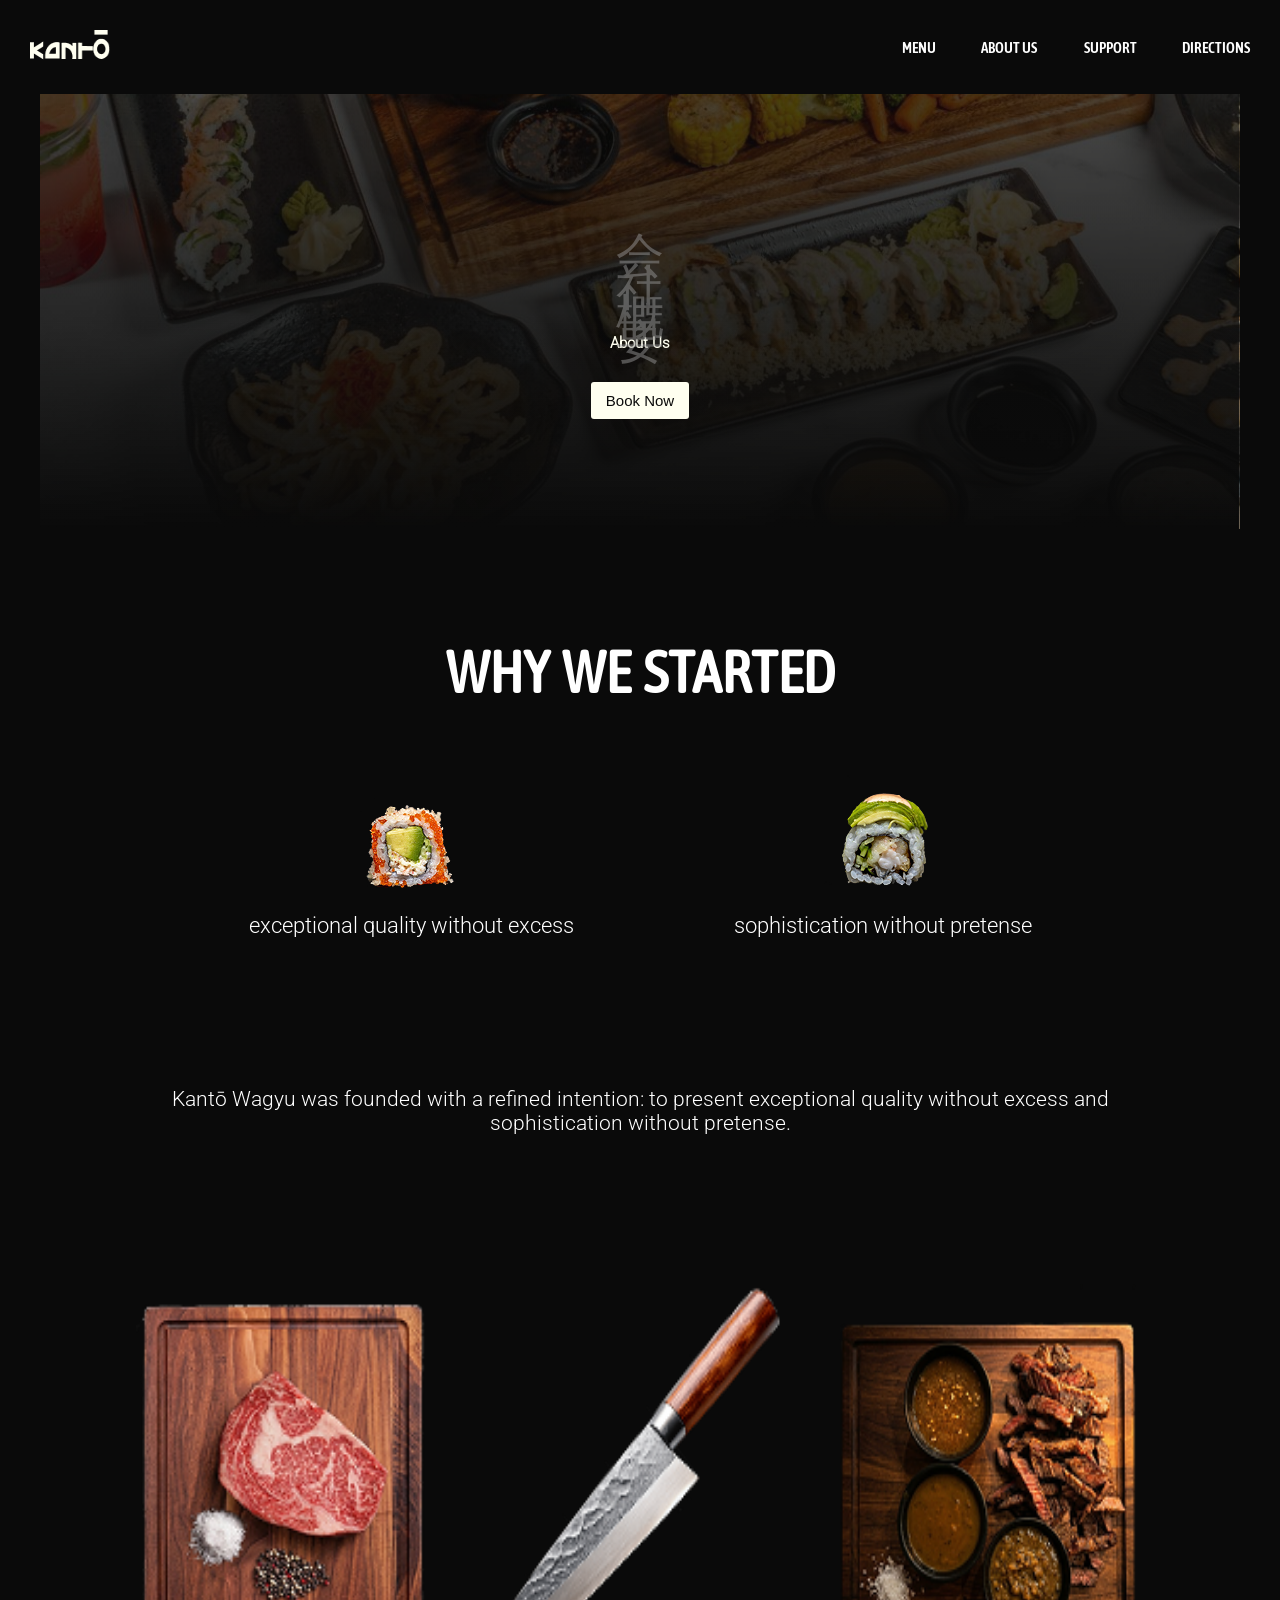
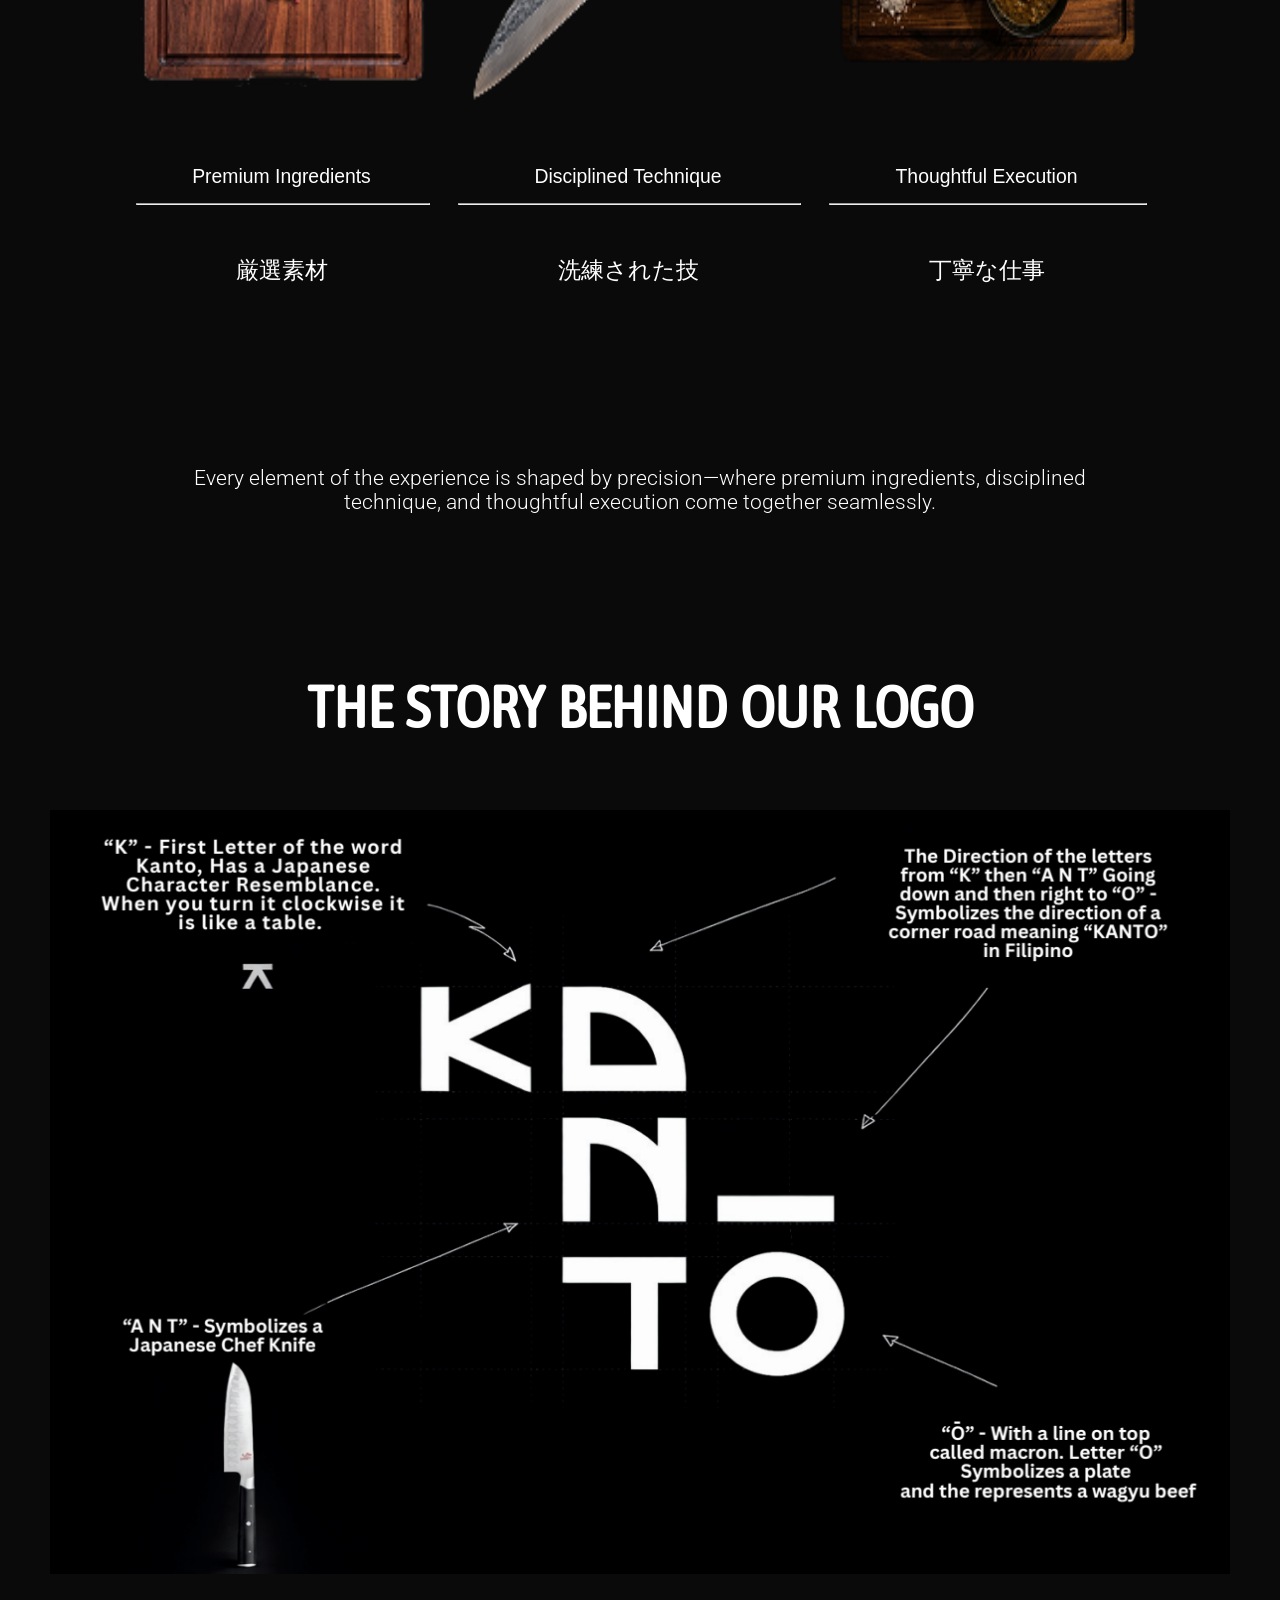
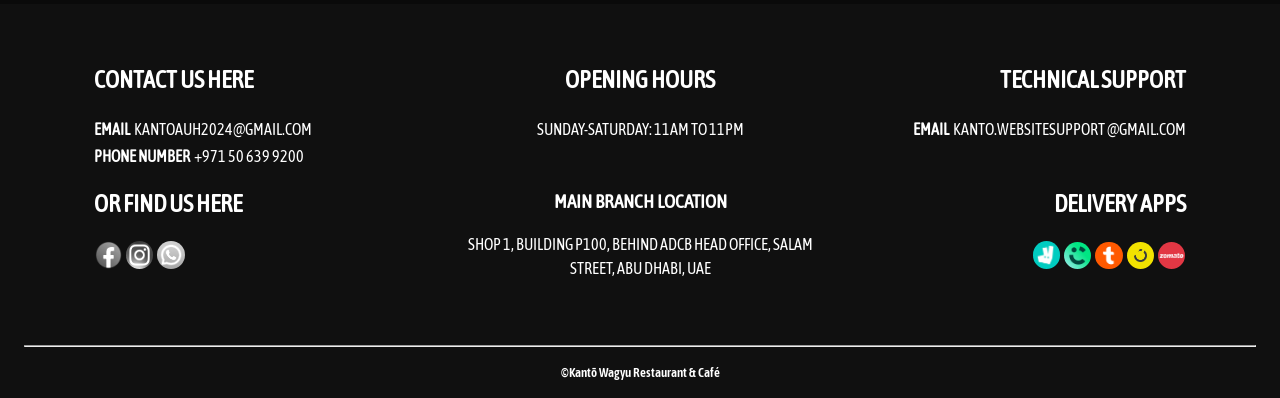
==== Website/about.html @ af48d5fc "about us media query 800px" ====
<!DOCTYPE html>
<html lang="en">

<head>
    <meta charset="UTF-8"> 
    <meta name="viewport" content="width=device-width, initial-scale=1.0">
    <link rel="stylesheet" href="style.css"> <!-- External style sheet -->
    <link rel="icon" href="website-media/Header/kanto-main-logo.ico" type="image/x-icon"> <!-- Sets document icon -->
    <title>Kantō Wagyu Restaurant & Café • About</title>
</head>

<body class="black-bg">
    <!-- Header Section -->
    <header>
        <!-- Navigation  -->
        <nav class="nav-bar">
            <!-- Logo that leads to Home -->
            <a href="index.html">
                <img src="website-media/Header/kanto-nav.png" class="header-logo" alt="Kanto Logo">
            </a>

            <!-- Navigation Links -->
            <div class="nav-links" id="nav-links">
                <ul>
                    <li><a href="menu.html">MENU</a></li>
                    <li><a href="about.html"><b>ABOUT US</b></a></li>
                    <li><a href="support.html">SUPPORT</a></li>
                    <li><a href="directions.html">DIRECTIONS</a></li>
                </ul>
            </div>

            <!-- Navigation button for mobile -->
            <button class="nav-button" id="nav-toggle">
                <img src="website-media/Header/nav-button.png" alt="nav button">
            </button>
        </nav>
    </header>

    <!-- Main Section -->
    <main>
        <section id="about-us-bg">
            <p lang="ja" class="japanese-promotions-text" id="japanese-about-text">会社概要</p>
            <h4>About Us</h4>
            <button onclick="window.location.href = 'index.html#book';">Book Now</button>
        </section>

        <section class="why-we-started">
            <h2>WHY WE STARTED</h2>

            <div class="sushi-images">
                <div class="sushi">
                    <img src="website-media/About Us/sushi1 1.png" alt="Sushi">
                    <p>exceptional quality without excess</p>
                </div>

                <div class="sushi">
                    <img src="website-media/About Us/sushi2 1.png" alt="Sushi">
                    <p>sophistication without pretense</p>
                </div>
            </div>

            <p>Kantō Wagyu was founded with a refined intention: to present exceptional quality without excess and sophistication without pretense.</p>

            <div class="kanto-elements">
                <img src="website-media/About Us/wagyu-board-1.png" alt="Raw Steak on Cutting Board" id="raw-steak">
                <div class="element-text" id="premium-ingredients">
                    <p>Premium Ingredients</p>
                    <hr>
                    <p lang="ja">厳選素材</p>
                </div>

                <img src="website-media/About Us/jap-knife.png" alt="Knife" id="knife">
                <div class="element-text" id="disciplined-technique">
                    <p>Disciplined Technique</p>
                    <hr>
                    <p lang="ja">洗練された技</p>
                </div>

                <img src="website-media/About Us/wagyu-board-final.png" alt="Chopped Steak" id="chopped-steak">
                <div class="element-text" id="thoughtful-execution">
                    <p>Thoughtful Execution</p>
                    <hr>
                    <p lang="ja">丁寧な仕事</p>
                </div>
            </div>
            
            <p>Every element of the experience is shaped by precision—where premium ingredients, disciplined technique, and thoughtful execution come together seamlessly.</p>
        </section>

        <section class="logo-story">
            <h2>THE STORY BEHIND OUR LOGO</h2>
            <img src="website-media/About Us/kanto-meaning.png" alt="The Story Behind Kanto's Logo">
        </section>
    </main>
    
   <!-- Footer Section -->
    <footer>
        <div class="more-info">

            <!-- Kanto Wagyu Contact Information -->
            <div class="contact-us-here">
                <h5>CONTACT US HERE</h5>
                <p><b>EMAIL</b> KANTOAUH2024@GMAIL.COM</p>
                <p><b>PHONE NUMBER</b> +971 50 639 9200</p>
            </div>

            <!-- Kanto Wagyu Social Media -->
            <div class="find-us-here">
                <h5>OR FIND US HERE</h5>
                <div class="footer-social-media">
                    <a href="https://www.facebook.com/kantowagyurestaurant/" target="_blank"><img src="website-media/Footer/facebook.png" alt="facebook"></a>
                    <a href="https://www.instagram.com/kantowagyu/" target="_blank"><img src="website-media/Footer/instagram.png" alt="instagram"></a>
                    <a href="https://wa.me/971506399200" target="_blank"><img src="website-media/Footer/whatsapp.png" alt="whatsapp"></a>
                </div>
            </div>
            
            <!-- Kanto Wagyu Opening Hours -->
            <div class="opening-hours">
                <h5>OPENING HOURS</h5>
                <p>SUNDAY-SATURDAY: 11AM TO 11PM</p>
            </div>
            
            <!-- Technical Support Contact Information  -->
            <div class="technical-support">
                <h5>TECHNICAL SUPPORT</h5>
                <p><b>EMAIL</b> KANTO.WEBSITESUPPORT <span>@GMAIL.COM</span></p>
            </div>

            <!-- Kanto Wagyu Location -->
            <div class="branch-location">
                <h6>MAIN BRANCH LOCATION</h6>
                <p>SHOP 1, BUILDING P100, BEHIND ADCB HEAD OFFICE, SALAM STREET, ABU DHABI, UAE</p>
            </div>

            <!-- Delivery Apps -->
            <div class="delivery-apps">
                <h5>DELIVERY APPS</h5>
                <div class="footer-delivery-apps">
                    <a href="https://deliveroo.ae/menu/abu-dhabi/al-danah/kanto-wagyu-restaurant-and-cafe" target="_blank"><img src="website-media/Footer/deliveroo.png" alt="deliveroo"></a>
                    <a href="https://link.careem.com/QRHxWc04svqEN" target="_blank"><img src="website-media/Footer/careem.jpg" alt="careem"></a>
                    <a href="https://www.talabat.com/uae/restaurant/735410/kanto-wagyu-restaurant-and-caf-tourist-club-area-al-zahiya?aid=6485" target="_blank"><img src="website-media/Footer/talabat.png" alt="talabat"></a>
                    <a href="https://food.noon.com/uae-en/outlet/KNTWGYZZ1J-Kant%C5%8D%20Wagyu/" target="_blank"><img src="website-media/Footer/noon.png" alt="noon"></a>
                    <a href="https://www.zomato.com/abudhabi/kanto-najda" target="_blank"><img src="website-media/Footer/zomato.png" alt="zomato"></a>
                </div>
            </div>
        </div>

        <hr>

        <p class="copyright">&copy;Kantō Wagyu Restaurant & Café</p>
    </footer>

    <script src="index.js"></script> <!-- External JavaScript  -->
</body>

</html>
---- Website/style.css ----
/* ===== FONTS INITIALIZE ===== */

@font-face {
    font-family: 'Asap Condensed';
    src: url(website-media/Fonts/AsapCondensed-Regular.ttf) format('truetype');
}

@font-face {
    font-family: 'Asap Condensed Medium';
    src: url(website-media/Fonts/AsapCondensed-Medium.ttf) format('truetype');
}

@font-face {
    font-family: 'Asap Condensed SemiBold';
    src: url(website-media/Fonts/AsapCondensed-SemiBold.ttf) format('truetype');
}

@font-face {
    font-family: 'Jost';
    src: url(website-media/Fonts/Jost-VariableFont_wght.ttf) format('truetype');
}

@font-face {
    font-family: 'Noto Serif JP';
    src: url(website-media/Fonts/NotoSerifJP-SemiBold.ttf) format('truetype');
}

@font-face {
    font-family: 'Roboto';
    src: url(website-media/Fonts/Roboto-Light.ttf) format('truetype');
}



/* ===== ROOT VARIABLES ===== */
:root {
    --main-font: 'Asap Condensed';
    --main-font-medium: 'Asap Condensed Medium';
    --main-font-bold: 'Asap Condensed SemiBold';
    --secondary-font: 'Jost';
    --tertiary-font: 'Roboto';
    --japanese-font: 'Noto Serif JP';
}

body {
    margin: 0;
    padding: 0;
    background: linear-gradient(#0A0A0A, #0A0A0A, #0A0A0A, #fffff0, #fffff0, #fffff0);
    font-family: Arial, Helvetica, sans-serif; /* not final lol */
    display: flex;
    flex-direction: column;
}

/* ===== HEADER SECTION STYLING ===== */

/* Header Backgrounds Styling */
.bg-img {
    background-image: url("website-media/Header/home-bg.png");
    width: 100%;
    height: 50em;
    background-position: bottom;
    background-repeat: no-repeat;
    background-size: cover;
    position: relative;
}

/* The spacing between the header logo and navigation button */
header .nav-bar {
    display: flex;
    justify-content: space-between;
    align-items: center;
    width: 100%;
    background: transparent;
}

/* The background color for when the navigation is opened */
header.nav-open .nav-bar {
    background: #0A0A0A;
}

/* Kanto logo's size and spacing */
.header-logo {
    width: 70px;
    height: 20px;
    margin: 30px;
}

/* Navigation button's styling and spacing */
.nav-button {
    margin: 30px;
    background: none;
    border: none;
    cursor: pointer;
    transition: transform 0.2s ease;
}

/* The transformation for when the button is clicked */
.nav-button:active {
    transform: scale(0.9);
}

/* The menu icon's size */
.nav-button img {
    width: 25px;
    height: 15px;
}

/* The navigation links' styling when it's opened */
.nav-links {
    position: absolute;
    top: 5em;
    left: 0;
    width: 100%;
    max-height: 0;
    opacity: 0;
    transform: translateY(-10px);
    overflow: hidden;
    background: #0A0A0A;
    transition: max-height 0.4s ease, opacity 0.3s ease, transform 0.3s ease;
    font-family: var(--main-font-bold), sans-serif;
}

/* The transformation when the navigation links are presented */
.nav-links.open {
    max-height: 400px;
    opacity: 1;
    transform: translateY(0);
    border-top: 1px solid #e2e2e2;
}

/* The navigation list's styling as a whole */
.nav-links ul {
    list-style: none;
    margin: 0;
    padding: 0;
}

/* Styling for each navigation anchor link */
.nav-links ul li a {
    display: block;
    padding: 15px 0;
    text-decoration: none;
    text-align: center;
    color: #e2e2e2;
    animation: fade-up 0.4s ease forwards;
}

/* When the mouse cursor hovers a navigation link */
.nav-links ul li a:hover {
    background-color: #660810;
}

.overlay-cont {
    display: flex;
    flex-direction: column;
    align-items: center;
    justify-content: center;
    margin-top: 5em;
}

.overlay-cont p {
    color: white;
    text-align: center;
    font-size: 0.9em;
    margin: 0 2em;
    padding: 2em 0;
    font-family: var(--secondary-font), sans-serif;
}

.extra-header-text {
    display: none;
}

.overlay-cont img {
    height: 166px;
}

.overlay-cont button {
    width: 9.6em;
    height: 2.5em;
    margin-bottom: 1em;
    border-radius: 15px;
    font-family: var(--main-font), sans-serif;
    font-size: 0.9em;
}

#menu-header-button {
    background-color: black;
    border: none;
    color: white;
    transition: ease 0.3s;
}

#menu-header-button:hover {
    background-color: hsl(0, 0%, 20%);
    box-shadow: none;
}

#book-header-button {
    box-shadow: 0 5px 10px rgba(255, 255, 255, 0.5);
    border: none;
    transition: ease 0.3s;
}

#book-header-button:hover {
    background-color: hsl(0, 0%, 80%);
}


/* =============== MOBILE FIRST APPROACH =============== */

/* ===== MAIN STYLING (MENU PAGE) ===== */

.title {
    margin: 20px;
    color: #FFFFFF;
    text-align: center;
    line-height: 1.0;
    font-family: var(--main-font), sans-serif;
}

.title h1 {
    margin: 0;
    font-size: 25px;
}

.title h2 {
    margin: 5px;
    font-weight: 100;
    font-size: 18px;
}

.btn-container {
    margin: 20px;
    display: flex;
    flex-wrap: wrap;
    justify-content: center;
    gap: 10px;
}

.btn-container button {
    padding: 5px 15px;
    background-color: #660810;
    color:#FFFFFF;
    font-size: 10px;
    border: none;
    border-radius: 10px;
    font-family: var(--main-font), sans-serif;
}

.btn-container button:hover, .beige-bg button:hover {
    background-color: #350000;
    box-shadow: 0 0 8px 2px #801622;
}

hr {
    margin: 0;
}

.menu-display-section {
    background-image: url(website-media/Menu/reviews-menu-bg.png);
    background-repeat: no-repeat;
    background-position: top;
    background-size: cover;
    padding: 20px;
    font-family: var(--main-font), sans-serif;
    color:#FFFFFF;
}

.menu-group, .sub-menu-group {
    display: grid;
    grid-template-columns: repeat(2, 1fr);
    grid-template-rows: repeat(auto, 1fr);
    margin-top: 5px;
    gap: 10px;
}

.sub-menu-group, .sub-menu-group h2, h3 {
    grid-area: auto/span 2;
}

.sub-menu-group h3 {
    margin: 0;
    font-size: 15px;
    align-self:first baseline;
}

#business-lunch {
    margin-bottom: 0;
}

.menu-item {
    background-color: #000000;
    border-radius: 10px;
    padding: 10px;
    display: grid;
    grid-template-columns: auto 1fr;
    grid-template-rows: auto auto 1fr;
    grid-auto-flow: dense;
    grid-row-gap: 10px; 
    column-gap: 10px;
    border: solid 1px #B93B41;
    line-height: 1.5;
}

.menu-item:hover {
    transform: scale(1.05);
    box-shadow: 0 0 30px 3px #3a0a05;
}

.menu-item img {
    width: 100%;
    height: auto;
    border-radius: 5px;
    grid-area: 1/span 3;
    aspect-ratio: 3 / 2;
    object-fit: cover;
}

.menu-item p {
    margin: 0;
    font-size: 0.7rem;
}

.menu-item b {
    text-transform: uppercase;
}

.menu-item i {
    color:hsl(0, 0%, 67%)
}

.menu-item p:nth-child(2) {
    grid-area: 2 /span 2;
    align-self:first baseline;
}

.menu-item p:nth-child(3) {
    text-align: right;
}

.menu-item p:nth-child(4) {
    grid-area: 3 /span 3;
    justify-self: top;
    font-size: 12px;
    line-height: 1.5;
    color:rgba(255, 255, 255, 0.5)
}

.menu-item p:nth-child(5) {
    grid-area: 4 /span 3;
    justify-self: top;
    color:rgba(255, 255, 255, 0.5)
}

#business-lunch-2 {
    grid-area: auto /span 2;
}

#business-lunch-2 p:nth-child(2) {
    font-size: 20px;
}

.beige-bg {
    background-color: #FFFFF0;
    padding: 70px;
    text-align: center;
    line-height: .5;
    font-family: var(--main-font), sans-serif;
}

.beige-bg h2 {
    font-size: 25px;
}

.beige-bg h3 {
    font-size: 13px;
}

.beige-bg button {
    padding: 8px 50px;
    background-color: #660810;
    color:#FFFFFF;
    font-size: 15px;
    border: none;
    border-radius: 10px;
    font-family: var(--main-font), sans-serif;
}

/* ===== MAIN STYLING (HOME PAGE)===== */

main #home-main {
    display: grid;
}

.japanese-promotions-text {
    font-family: var(--japanese-font), sans-serif;
    color: #959595;
    opacity: 0.5;
    z-index: 50;
    font-size: 2.5em;
    text-align: center;
    margin: -1em 0 0 0;
}

#jap-promotion-text-2 {
    display: none;
}


/* ===== MAIN STYLING (HOME PAGE: PROMOTIONS)===== */

#promotions {
    background-color: #0A0A0A;
    color: white;
    text-align: center;
    font-family: var(--main-font-bold), sans-serif;
}

#promotions h1 {
    font-size: 2.2em;
}

.promotion-offer {display: none}
.promotion-offer picture {vertical-align: middle;}

.promotion-offer picture img, .promotion-offer picture source {
    animation: offersAnim 1s ease;
}

/* Slideshow container */
.slideshow-container {
    /* max-width: 1000px; */
    position: relative;
    margin: auto;
}

/* Next & previous buttons */
.prev, .next {
    cursor: pointer;
    position: absolute;
    top: 50%;
    width: auto;
    padding: 16px;
    margin-top: -22px;
    color: white;
    font-weight: bold;
    transition: 0.6s ease;
    border-radius: 0 3px 3px 0;
    user-select: none;
}

/* Position the "next button" to the right */
.next {
    right: 0;
    border-radius: 3px 0 0 3px;
}

/* Position the "next button" to the right */
.prev {
    left: 0;
    border-radius: 3px 0 0 3px;
}

.offers-text {
    color: #f2f2f2;
    text-align: center;
    position: absolute;
    width: 100%;
}

.offer-details {
    display: flex;
    gap: 2.5em;
    justify-content: center;
    animation: carouselAnim 0.5s ease forwards;
    animation-delay: 1s;
}

.offers-text h2 {
    font-size: 3em;
    margin: 0 0.3em 0.5em 0.3em;
    animation: carouselAnim 0.5s ease forwards;
    animation-delay: 0.8s;
}

/* The dots/bullets/indicators */
.dot {
    cursor: pointer;
    height: 0.3em;
    width: 0.3em;
    margin: 0 2px;
    background-color: #bbb;
    border-radius: 50%;
    display: inline-block;
    transition: background-color 0.6s ease;
}

.active, .dot:hover {
    background-color: #717171;
}

@keyframes carouselAnim {
    0% {opacity: 0; transform: translateX(-100px)} 
    100% {opacity: 1; transform: translateX(0px)}
}

@keyframes offersAnim {
    0% {opacity: 0; transform: scale(1.1)} 
    100% {opacity: 1; transform: scale(1)}
}

#view-menu-btn {
    margin: 1em;
    width: 5.8em;
    height: 1.55em;
    font-family: var(--main-font-medium), sans-serif;
    font-size: 1.25em;
    background-color: #FFFFF0;
    border: none;
}

/* ===== MAIN STYLING (HOME PAGE: REVIEWS)===== */

#reviews {
    font-family: var(--main-font-bold), sans-serif;   
}

#reviews h1{
    color: white;
    font-size: 2.25em;
    text-align: center;
    margin: 0 auto;
    padding-top: 3em;
}

.review-header-details {
    color: white;
    display: flex;
    flex-direction: column;
    justify-content: center;
    margin: 0.5em 0;
    text-align: center;
    gap: 0.5em;
}

#star-rating {
    display: flex;
    justify-content: center;
    gap: 0.5em;
}

.review-header-details p {
    margin: 0;
    font-size: 0.9em;
}

.review-header-details img {
    width: 5.5em;
    align-self: center;
}

.testimonials-section {
    background-image: url(website-media/Home/reviews/reviews-bg-mobile.png);
    background-position: top;
    background-size: cover;
    height: 49em;
    background-repeat: no-repeat;
}

.testimonials-cont {
    display: flex;
    flex-direction: column;
    justify-content: center;
    align-items: center;
    margin-top: 4.5em;
    gap: 2.25em;
}

.testimonial {
    background-color: #FFFFF0;
    box-shadow: 0 5px 10px rgba(255, 255, 255, 0.5);
    border-radius: 1em;
    width: 20.2em;
    height: 10.3em;
    display: flex;
}

.testimonial-content {
    display: grid;
    grid-template-columns: 1fr 2fr;
    grid-template-rows: 1fr auto;
    padding: 2em 1em 1em 1em;
    column-gap: 0.1em;
}

.testimonial img {
    width: 4em;
    justify-self: start;
}

.testimonial .testimonial-writer {
    justify-self: start;
    align-self: start;
    font-size: 0.85em;
    margin: 0;
}

.testimonial-text {
    margin: 0 1.1em 0 0;
    font-family: var(--tertiary-font), sans-serif;
    -webkit-text-stroke: 0.5px #E1E1CC;
    paint-order: stroke fill;
}

#third-testimonial {
    box-shadow: 0 5px 5px #c9c9b7b5;
}

.share-experience-section {
    padding: 10em 0 5em 0;
    background-color: #FFFFF0;
}

.share-experience-section h2 {
    font-size: 2em;
    margin: 0.3em;
    text-align: center;
}

.share-experience-section h3 {
    margin: 0;
    font-size: 1em;
    text-align: center;
    color: #333333;
}

.share-experience-section button {
    color: #FFFFF0;
    font-family: var(--main-font-bold),sans-serif;
    font-size: 1.25em;
    background-color: #660810;
    border: none;
    width: 11em;
    height: 2.5em;
    border-radius: 0.5em;
    box-shadow: 0 5px 5px #c9c9b7b5;
    display: block;
    margin: 3em auto 0 auto;
}


/* ===== MAIN STYLING (HOME PAGE: DELIVERY)===== */

#delivery {
    background-color: #FFFFF0;
    padding: 1.5em;
    margin: 0;
    font-family: var(--main-font-bold), sans-serif;
}

#delivery hr{
    background-color: #000000;
    height: 0.5px;
    border: 0;
    margin-bottom: 1.25em;
}

#delivery h1 {
    font-size: 2.5em;
    color: #3A3A3A;
    text-align: center;
    margin: 2em 0 0.5em 0;
}

#delivery h2 {
    font-size: 1.25em;
    text-align: center;
    margin: 1em;
}

.supported-deliveries {
    justify-content: center;
    align-items: center;
    margin-top: 3em;
    margin: 3em 0 2em 0;
}

.supported-deliveries h3 {
    display: none;
}

.supported-deliveries a {
    background-color: #000000;
    width: 13.6em;
    height: 6em;
    display: flex;
    justify-content: center;
    align-items: center;
}

.supported-deliveries, .supported-deliveries .left-delivery-brand, .supported-deliveries .right-delivery-brand {
    display: flex;
    flex-direction: column;
    gap: 1.5em;
}

 #delivery img {
    height: 1.8em;
    display: flex;
 }

 #deliveroo-delivery img{
    height: 4em;
 }

 #noon-delivery img {
    height: 2.5em;
 }

/* ===== MAIN STYLING (HOME PAGE: RESERVATION)===== */

#book {
    background-image: url(website-media/Home/reservation/reserve-bg-mobile.png);
    background-size: cover;
    background-repeat: no-repeat;
    background-position: right;
    padding: 1em;
    font-family: var(--main-font-bold), sans-serif;
    color: #FFFFF0;
    text-align: center;
}

#book h1 {
    font-size: 2.5em;
    margin: 0.5em;
}

#book h2 {
    font-size: 1.25em;
}

#book form {
    display: flex;
    flex-direction: column;
    align-items: center;
    margin: 3em 0;
}

#book form div {
    display: flex;
    flex-direction: column;
}

#book form input {
    margin: 0.7em 0 1em 0;
    width: 12.9em;
    padding: 0.5em 1em;
    font-family: var(--secondary-font), sans-serif;
    background-color: #FFFFF0;
    border: none;
    color: #0A0A0A;
}

#book form input:focus {
    box-shadow: 0px 0px 10px #B93B41;
    font-weight: 500;
    outline: solid 0.5px white;
}

#book form button {
    width: 12.5em;
    background-color: #000000;
    border: none;
    font-size: 1em;
    color: white;
    font-family: var(--main-font-bold), sans-serif;
    height: 2.3em;
    padding: 0;
    margin: 1em 0;
}

/* ===== ABOUT US STYLING ===== */
.black-bg {
    background: #0A0A0A;
    color:#FFFFFF;
    font-family: var(--tertiary-font), sans-serif;
} 

#about-us-bg {
    background-image: url(website-media/Header/About\ Us\ Banner\ BG\ 1.png);
    background-repeat: no-repeat;
    background-position: bottom;
    margin: 0 30px 30px 30px;
    padding: 100px;
    display: flex;
    flex-direction: column;
    justify-content: center;
    align-items: center;
}

#about-us-bg h4 {
    color: #FFFFF0;
    text-align: center;
    font-size: 12px;
}

#about-us-bg button {
    background-color: #FFFFF0;
    padding: 10px 15px;
    margin: 10px;
    color:#0A0A0A;
    text-align: center;
    font-size: 12px;
    border: none;
    border-radius: 3px;
}

#about-us-bg button:hover {
    background-color: #737373;
}

#japanese-about-text {
    margin: 0;
    writing-mode: vertical-rl;
    text-orientation: upright;
    align-self: center;
    letter-spacing: 15px;
}

.why-we-started, .sushi-images, .logo-story {
    padding: 30px;
    display: flex;
    flex-direction: column;
    justify-content: center;
    align-items: center;
    gap: 15px;
}

.why-we-started h2, .logo-story h2 {
    font-family: var(--main-font), sans-serif;
    font-size: 1.9em;
    word-spacing: 5px;
    font-weight: 900;
    text-align: center;
}

.why-we-started p {
    text-align: center;
}

.logo-story img, .kanto-elements img {
    width: 100%;
    height: auto;
}

.sushi-images {
    padding: 3px;
    flex-direction: row;
    gap: 80px;
}

.sushi {
    display: grid;
    grid-template-columns: repeat(1, 1fr);
    grid-template-rows: repeat(2, 1fr);
    justify-items: center;
    column-gap: 20px;
}

.kanto-elements {
    padding: 20px;
    display: grid;
    grid-template-columns: repeat(2, 1fr);
    font-family: var(--japanese-font), sans-serif;
    justify-items: center;
    font-size: 0.7em;
    gap: 10px;
}

.element-text {
    align-content: center;
}



/* ===== FOOTER STYLING ===== */
footer {
    background-color: #101010;
    font-family: var(--main-font), sans-serif;
    color: white;
    padding: 0 1.5em;
    grid-area: 3/1/4/1;
}

.more-info {
    display: grid;
    grid-template-columns: 1fr 1fr;
    grid-template-rows: repeat(3, auto);
    grid-row-gap: 1em;
    padding: 2rem 0;
}

.footer-social-media img, .footer-delivery-apps img {
    width: 1.7rem;
    border-radius: 50px;
    margin: 0 1px;
}

.footer-social-media img {
    filter: grayscale(100%) brightness(110%);
}

footer h5, footer h6 {
    margin: 0 0 1em 0;
}

footer h5 {
    font-size: 1em;
}

footer h6 {
    font-size: 0.75em;
}

footer p {
    font-size: 0.75em;
    margin: 0.5rem 0;
}

.contact-us-here, .opening-hours, .branch-location {
    text-align: left;
}

.find-us-here, .technical-support, .delivery-apps {
    text-align: right;
}

span {
    margin: 0 0 1em 0;
}

b {
    margin-right: 0.15em;
}

.copyright {
    text-align: center;
    padding: 1em;
    font-size: 0.8rem;
    font-family: var(--main-font-bold), sans-serif;
}









/* ===== MEDIA QUERIES ===== */

@media (min-width: 800px) {
    /* === FOR NAVIGATION LINKS === */
    .nav-links {
        position: static;
        max-height: none;
        opacity: 1;
        transform: none;
        overflow: visible;
        background: transparent;
    }

    .nav-links ul {
        display: flex;
        justify-content: flex-end;
        gap: 25px;
        padding: 0 20px;
    }

    .nav-links ul li {
        margin: 10px 0;
    }

    .nav-links ul li a {
        display: block;
        padding: 10px;
        text-decoration: none;
        text-align: center;
        font-size: 13px;
        color: #FFFFFF;
        animation: fade-up 0.4s ease forwards;
    }

    .nav-links ul li a:hover {
        background-color: transparent;
        color: #c4c4c4;
    }

    .nav-button {
        display: none;
    }

    /* === FOR MAIN STYLING (MENU PAGE) === */
    .title {
        line-height: 1.2;
    }

    .title h1 {
        font-size: 50px;
    }

    .title h2 {
        font-size: 20px;
    }

    .btn-container button {
        padding: 10px 20px;
        font-size: 15px;
    }

    .menu-group, .sub-menu-group {
        grid-template-columns: repeat(4, 1fr);
        gap: 20px;
    }

    .sub-menu-group, .sub-menu-group h2, h3 {
        grid-area: auto/span 4;
        font-size: 35px;
    }

    .sub-menu-group h2 {
        margin: 5px 0;
    }

    .sub-menu-group h3 {
        font-size: 20px;
        font-weight: 100;
    }

    .menu-item img {
        aspect-ratio: 4 / 4;
    }

    .menu-item p {
        font-size: 0.9rem;
    }

    .menu-item p:nth-child(4), .menu-item p:nth-child(5) {
        font-size: 0.9rem;
    }

    #business-lunch-2 {
        grid-area: auto /span 4;
        padding: 15px;
    }

    #business-lunch-2 img {
        aspect-ratio: 3 / 2;
        grid-row: 1 / 5;
    }

    #business-lunch-2 p:nth-child(2) {
        font-size: 30px;
        grid-area: auto /span 2;
    }

    #business-lunch-2 p:nth-child(3) {
        font-size: 25px;
    }

    #business-lunch-2 p:nth-child(4) {
        font-size: 20px;
    }

    #business-lunch-2 p:nth-child(5) {
        font-size: 18px;
    }

    .beige-bg {
        background-color: #FFFFF0;
        padding: 150px;
        text-align: center;
        line-height: .5;
        font-family: var(--main-font), sans-serif;
    }

    .beige-bg h2 {
        margin-top: 0;
        font-size: 40px;
    }

    .beige-bg h3 {
        font-size: 20px;
    }

    .beige-bg button {
        padding: 10px 60px;
        font-size: 20px;
    }

    /* === FOR HEADER STYLING (HOME PAGE) === */

    .overlay-cont img {
        width: 14em;
        height: auto;
    }

    .overlay-cont p{
        font-size: 1em;
        margin: 0 17.5em;
    }

    .overlay-cont button {
        font-size: 1.25em;
        height: 2.4em;
        width: 9em;
    }

    .bg-img {
        height: 55em;
    }

    /* ===== MAIN STYLING (HOME PAGE: PROMOTIONS)===== */

    .japanese-promotions-text {
        font-size: 4em;
        opacity: 0.5;
    }

    .offer-details {
        font-size: 1.33em;
        gap: 1.5em;
    }

    #promotions h1 {
        font-size: 4em;
    }

    .offers-text h2 {
        font-size: 2.5em;
        margin: 0;
    }

    .prev, .next {
        cursor: pointer;
        position: absolute;
        top: 117%;
        margin-top: 0px;
    }

    .prev img, .next img{
        width: 2em;
    }

    .next {
        right: 43%;
    }

    .prev {
        left: 43%;
    }

    #view-menu-btn {
        font-size: 1.5em;
        width: 7.1em;
        height: 1.8em;
    }

    /* ===== MAIN STYLING (HOME PAGE: REVIEWS)===== */

    #reviews h1 {
        font-size: 4em;
        padding-top: 2.5em;
    }

    .review-header-details {
        flex-direction: row;
        font-size: 1.25em;
        margin: 2em 0;
    }

    .review-header-details, #star-rating {
        gap: 1em;
    }

    .testimonials-section {
        background-image: url(website-media/Home/reviews/reviews-bg.png);
        height: 35em;
    }

    .testimonials-cont {
        flex-direction: row;
        gap: 2em;
    }

    .testimonial {
        width: 13.6em;
        height: 17em;
        box-shadow: 0 5px 5px #c9c9b7b5;
    }

    .testimonial-content {
        grid-template-columns: 1fr;
        grid-template-rows: auto 1fr auto;
        font-size: 1.25em;
        padding: 1em 0.5em 1em 0.5em;
    }

    .testimonial-content img {
        width: 2em;
        height: 1.5em;
    }

    .testimonial .testimonial-writer {
        font-size: 0.75em;
    }

    .testimonial-text {
        font-size: 1em;
        margin: 1em 0 0 0;
    }

    .share-experience-section h2 {
        font-size: 3em;
    }

    .share-experience-section h3 {
        font-size: 1.5em;
    }

    .share-experience-section button {
        margin: 1em auto 2.5em auto;
        font-size: 2em;
        height: 2em;
    }

    /* ===== MAIN STYLING (HOME PAGE: DELIVERY)===== */

    #delivery h1 {
        font-size: 4em;
    }

    #delivery h2 {
        font-size: 2em;
    }

    .supported-deliveries {
        flex-direction: row;
        align-items: start;
        padding: 4em;
    }

    .supported-deliveries h3 {
        display: block;
    }

    .supported-deliveries a {
        width: unset;
        height: unset;
    }

    .supported-deliveries .left-delivery-brand a{
        width: 15.9em;
        height: 11.7em;
    }

    #delivery .supported-deliveries .left-delivery-brand a img {
        height: 2.25em;
    }

    #delivery .supported-deliveries .left-delivery-brand #deliveroo-delivery img {
        height: 7em;
    }

    .supported-deliveries .right-delivery-brand a{
        width: 16.5em;
        height: 7.3em;
    }

    #delivery .supported-deliveries .right-delivery-brand a img {
        height: 2em;
    }

    #delivery .supported-deliveries .right-delivery-brand #noon-delivery img {
        height: 3em;
    }

    .supported-deliveries #japanese-delivery-text h3 {
        font-family: var(--japanese-font), sans-serif;
        writing-mode: vertical-rl;
        text-orientation: upright;
        margin: 0;
        letter-spacing: 0.5em;
        font-weight: bold;
        font-size: 3em;
        text-shadow: 3px -5px 3px rgba(0, 0, 0, 0.126);
        line-height: 1.1em;
    }

    #japanese-delivery-text {
        display: flex;
        color: #660810;
        opacity: 0.6;
    }

    /* ===== MAIN STYLING (HOME PAGE: RESERVATION)===== */

    #book {
        background-image: url(website-media/Home/reservation/reserve-bg-tablet.png);
    }
    
    #book h1 {
        font-size: 4em;
        margin: 0.5em 0 0.3em 0;
    }

    #book h2 {
        font-size: 1.5em;
    }

    #book form {
        display: grid;
        grid-template-columns: 1fr 1fr;
        justify-self: center;
        gap: 1em;
        column-gap: 2.5em;
        padding: 2em 0 4em 0;
    }

    #book form label {
        text-align: left;
        font-size: 1.25em;
    }

    #book form input {
        margin: 0.7em 0 1em 0;
        width: 16em;
        padding: 0.5em 1em;
        font-family: var(--secondary-font), sans-serif;
        background-color: #FFFFF0;
        border: none;
        color: #0A0A0A;
    }

    #book form .book-phone-number {
        grid-area: 2/1/3/2;
    }

    #book form .book-email {
        grid-area: 1/2/2/3;
    }

    #book form button {
        grid-column: 1/span 2;
        justify-self: center;
    }

    /* ===== ABOUT US STYLING ===== */
    #about-us-bg h4 {
        font-size: 15px;
    }

    #about-us-bg button {
        font-size: 15px;
    }

    #japanese-about-text {
        letter-spacing: 30px;
        font-size: 3em;
    }

    .why-we-started, .sushi-images, .logo-story {
        padding: 30px 50px;
        gap: 20px;
    }

    .why-we-started h2, .logo-story h2 {
        font-size: 3.7em;
    }

    .why-we-started p {
        margin: 50px 100px;
        font-size: 1.3em;
    }

    .logo-story img, .kanto-elements img {
        width: 100%;
        height: auto;
    }

    .sushi-images {
        padding: 0;
        column-gap: 80px;
    }

    .sushi p {
        margin: 16px 40px;
        font-size: 1.4em;
    }

    .kanto-elements {
        margin: 50px;
        padding: 10px;
        grid-template-columns: repeat(3, auto);
        font-size: 1.1em;
        gap: 30px;
    }

    .kanto-elements img {
        aspect-ratio: 3/4;
        width: 100%;
        margin: auto;
    }

    .element-text {
        align-self: start;
        justify-items: center;
    }

    .element-text hr {
        width: 100%;
        margin: auto;
    }

    .element-text p:nth-child(1) {
        margin: 15px 0;
        font-size: 1.1em;
    }

    .element-text p:nth-child(2) {
        margin: 0;
        writing-mode: vertical-rl;
        text-orientation: upright;
        align-self: center;
        letter-spacing: 15px;
    }

    #raw-steak {
        grid-column: 1;
        grid-row: 1;
    }

    #premium-ingredients {
        grid-column: 1;
        grid-row: 2;
    }

    #knife {
        grid-column: 2;
        grid-row: 1;
    }
    
    #disciplined-technique {
        grid-column: 2;
        grid-row: 2;
    }

    #chopped-steak {
        grid-column: 3;
        grid-row: 1;
    }

    #thoughtful-execution {
        grid-column: 3;
        grid-row: 2;
    }



    

    /* ===== FOOTER STYLING ===== */
    .more-info {
        margin: 10px 30px;
        grid-template-columns: 1fr 1fr 1fr;
        grid-template-rows: repeat(2, auto);
        grid-row-gap: 0.7em;
    }

    footer h5 {
        font-size: 1.2em;
    }

    footer h6 {
        font-size: 1em;
    }

    footer p {
        font-size: 0.9em;
        margin: 0.2rem 0;
        line-height: 1.5;
    }

    .contact-us-here, .find-us-here {
        text-align: left;
        grid-column: 1;
    }

    .opening-hours, .branch-location {
        text-align: center;
        grid-column: 2;
    }

    .opening-hours, .technical-support {
        grid-row: 1;
    }

    .branch-location, .delivery-apps {
        grid-row: 2;
    }

    .technical-support, .delivery-apps {
        text-align: right;
        grid-column: 3;
    }
}

@media (min-width: 1280px) {
    /* === FOR NAVIGATION LINKS === */
    .header-logo {
        width: 80px;
        height: 30px;
    }

    .nav-links ul li a {
        font-size: 15px;
    }
    
    /* === FOR MAIN STYLING (MENU PAGE) === */
    .btn-container {
        gap: 20px;
    }

    .btn-container button {
        padding: 10px 30px;
        font-size: 18px;
    }

    .menu-display-section {
        padding: 30px;
    }

    .menu-group, .sub-menu-group {
        grid-template-columns: repeat(5, 1fr);
    }

    .sub-menu-group, .sub-menu-group h2, h3 {
        grid-area: auto/span 5;
    }

    .sub-menu-group h2 {
        margin: 10px 0;
    }

    .menu-item img {
        aspect-ratio: 3 / 2;
    }

    #business-lunch-2 {
        grid-area: auto;
    }

    #business-lunch-2 img {
        grid-row: auto;
    }

    #business-lunch-2 p:nth-child(2) {
        font-size: 0.9rem;
        grid-area: auto /span 2;
    }

    #business-lunch-2 p:nth-child(3) {
        font-size: 0.9rem;
    }

    #business-lunch-2 p:nth-child(4) {
        font-size: 0.9rem;
    }

    #business-lunch-2 p:nth-child(5) {
        justify-self: top;
        font-size: 0.9rem;
    }

    .beige-bg h2 {
        font-size: 50px;
    }

    .beige-bg button {
        margin: 10px;
        padding: 10px 60px;
        font-size: 25px;
    }


    /* === FOR HEADER STYLING (HOME PAGE) === */

    .overlay-cont img {
        width: 16.9em;
        height: auto;
    }

    .extra-header-text {
        display: inline;
    }

    .remove-desktop-text {
        display: none;
    }

    #menu-header-button {
        font-size: 1.25em;
        height: 2.6em;
        width: 9.5em;
    }

    #book-header-button {
        width: 9.5em;
    }

    #promotions h1 {
        text-align: left;
        margin: 0 1em;
    }

    .slideshow-container {
        display: flex;
        gap: 2em;
        margin: 2em auto 0 auto;
        max-width: 90vw;
    }

    .offers-text {
        display: flex;
        flex-direction: column;
        gap: 0.3em;
        top: 0;
        margin: 0 3em;
        width: auto;
    }

    .offers-text h2 {
        text-align: left;
    }

    .offer-details {
        display: flex;
        flex-direction: column;
        align-items: start;
        gap: 0.5em;
        padding-top: 1em;
    }

    .offer-details p {
        margin: 0;
    }

    .japanese-promotions-text {
        font-size: 4em;
        opacity: 0.5;
        display: block;
        writing-mode: vertical-rl;
        text-orientation: upright;
        margin: 0;
        letter-spacing: 0.4em;
    }

    #jap-promotion-text-1 {
        display: none;
    }

    #jap-promotion-text-2 {
        display: inline;
        align-self: baseline;
    }

    #view-menu-btn {
        width: 8em;
        margin: 0.5em;
    }

    .prev, .next {
        top: 113%;
    }

    .prev img, .next img{
        width: 1.5em;
    }

    .next {
        right: 46%;
    }

    .prev {
        left: 46%;
    }

    /* ===== MAIN STYLING (HOME PAGE: REVIEWS)===== */

    #reviews h1 {
        font-size: 6em;
    }

    .review-header-details {
        font-size: 1.4em;
        margin: 1em 0;
    }

    .testimonials-section {
        height: 40em;
    }

    .testimonials-cont {
        gap: 4em;
    }

    .testimonial {
        width: 18.5em;
        height: 17em;
        box-shadow: 0 5px 5px #c9c9b7b5;
    }

    .testimonial-content {
        font-size: 1.25em;
        padding: 1.5em 1em 1em 1em;
    }

    .testimonial-content img {
        width: 2.8em;
        height: 2em;
    }

    .testimonial-text {
        -webkit-text-stroke: 1px #E1E1CC;
    }

    .share-experience-section {
        padding: 15em 0 2em 0;
    }

    /* ===== MAIN STYLING (HOME PAGE: DELIVERY)===== */

    .supported-deliveries .left-delivery-brand a{
        width: 18em;
        height: 11.3em;
    }

    .supported-deliveries .right-delivery-brand{
        gap: 1em;
    }

    .supported-deliveries .right-delivery-brand a{
        width: 18em;
        height: 7.3em;
    }

    .supported-deliveries #japanese-delivery-text h3 {
        text-shadow: 3px -5px 5px rgba(0, 0, 0, 0.256);
        line-height: 1.5em;
    }

    /* ===== MAIN STYLING (HOME PAGE: RESERVATION)===== */

    #book {
        background-image: url(website-media/Home/reservation/reserve-bg-desktop.png);
    }

    #book h1 {
        text-align: right;
        margin: 0.5em 1em 0.3em 0;
    }

    #book h2 {
        text-align: right;
        margin: 0.5em 3em 0.3em 0;
    }

    #book form {
        justify-self: start;
        margin-left: 3em;
        gap: 1.5em;
        column-gap: 5em;
    }

    #book form button {
        justify-self: start;
        grid-column: 1;
        width: 100%;
    }

    /* === FOR FOOTER STYLING === */
    .more-info {
        margin: 30px 70px;
        grid-row-gap: 1.2em;
    }
    
    footer h5 {
        font-size: 1.5em;
    }

    footer h6 {
        font-size: 1.2em;
    }

    footer p {
        font-size: 1em;
        margin: 0.2rem 0;
        line-height: 1.5;
    }
}
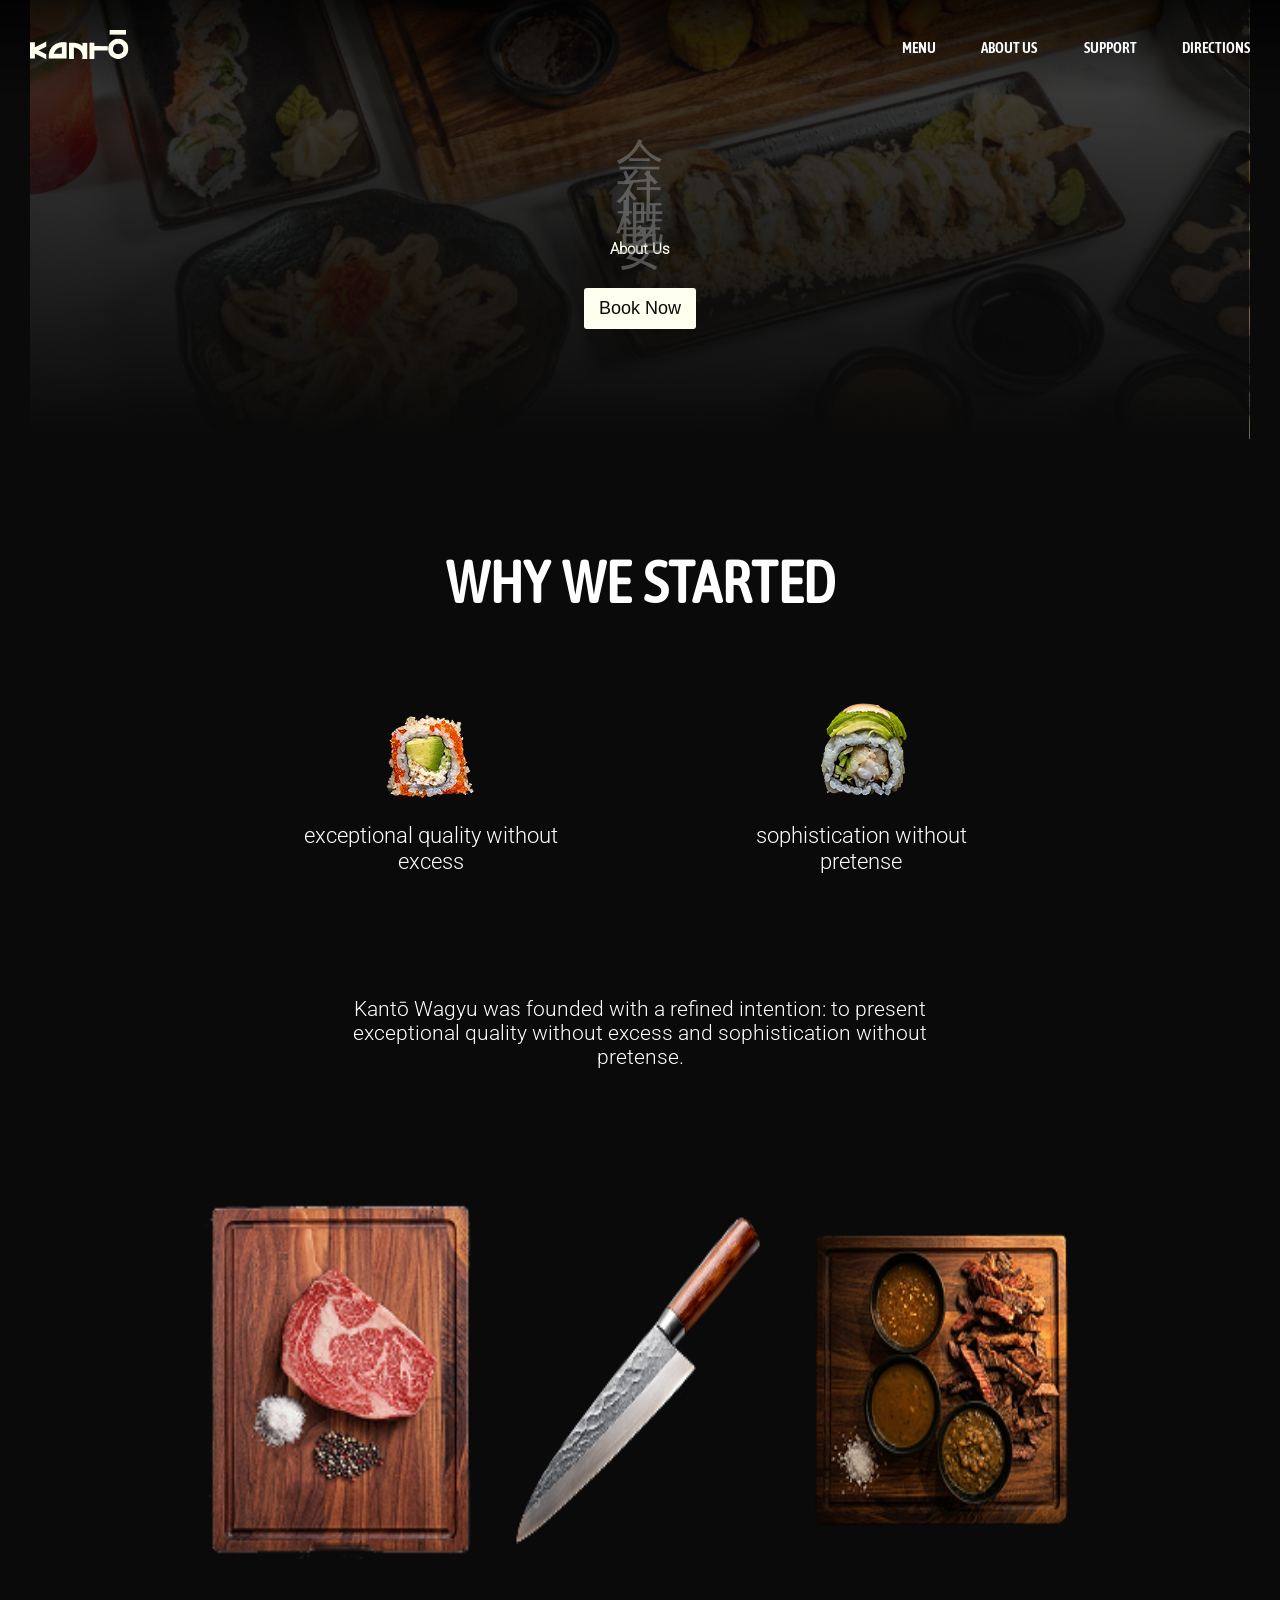
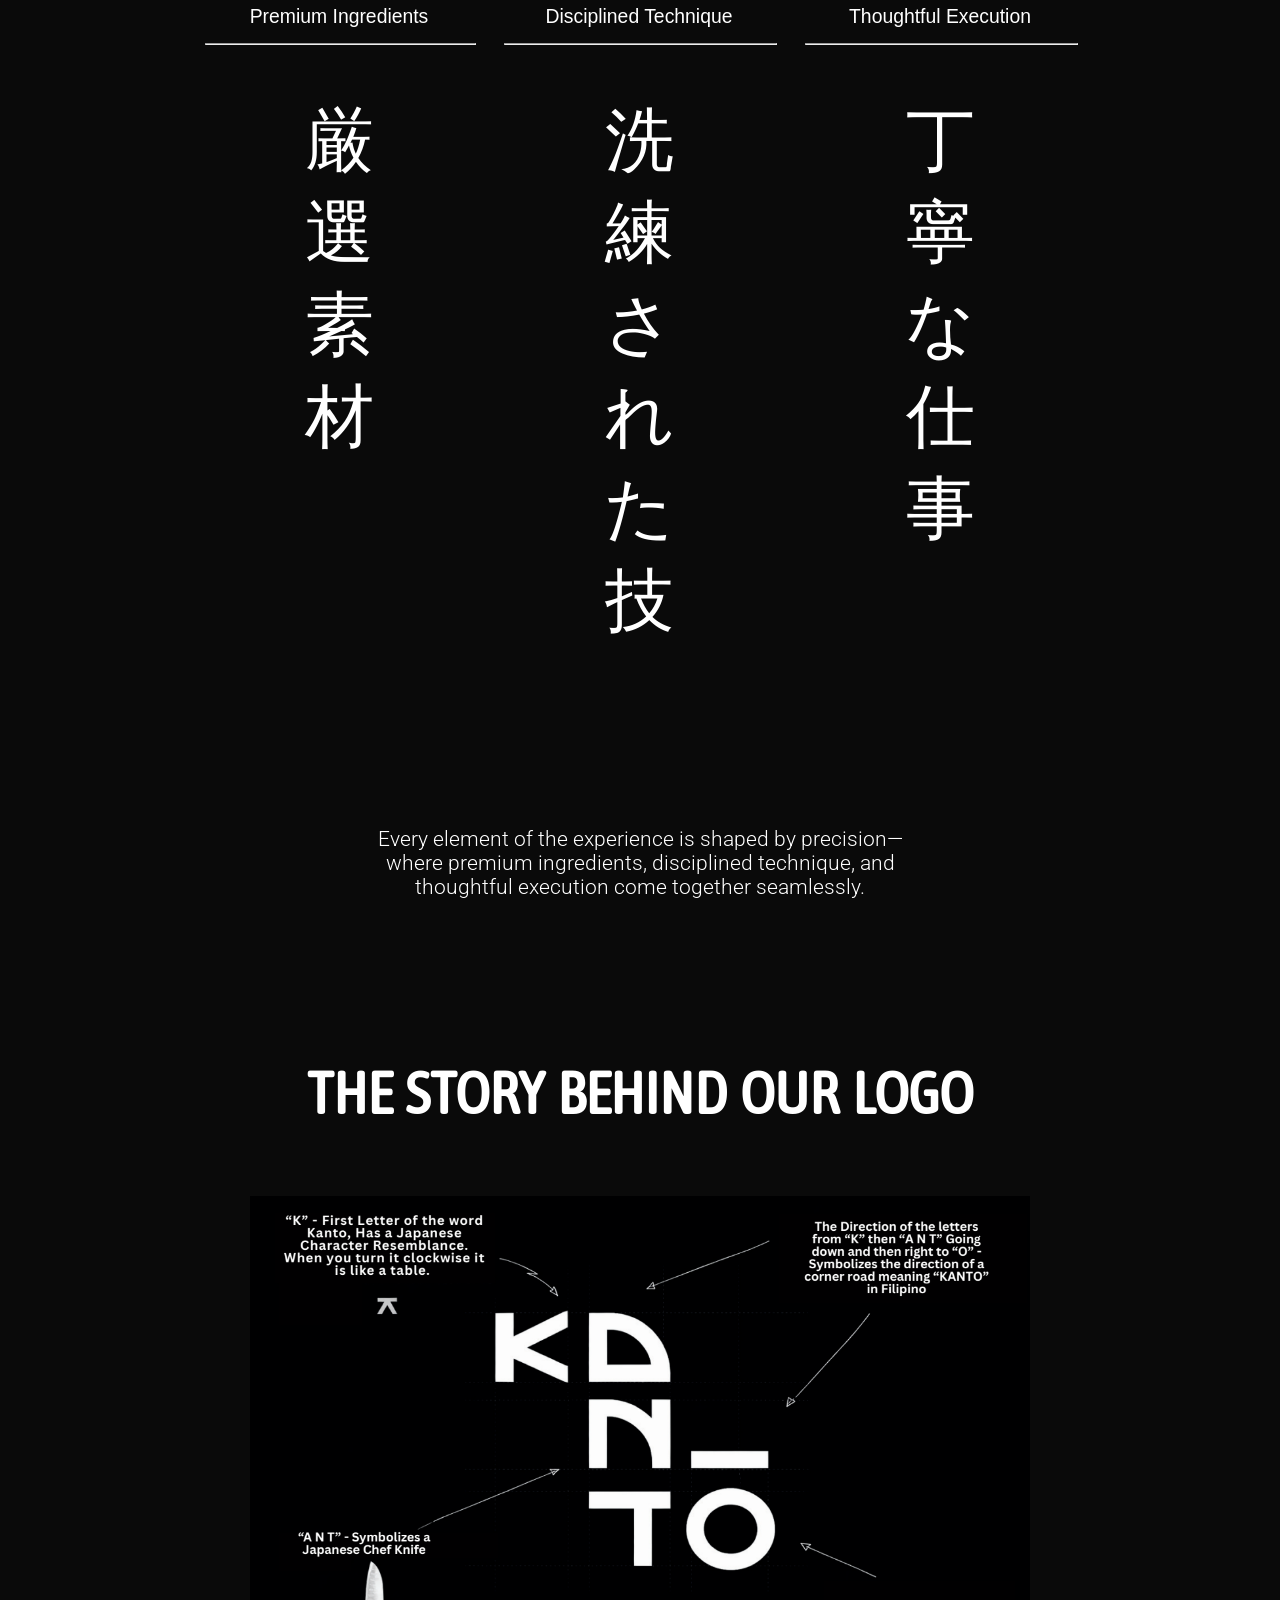
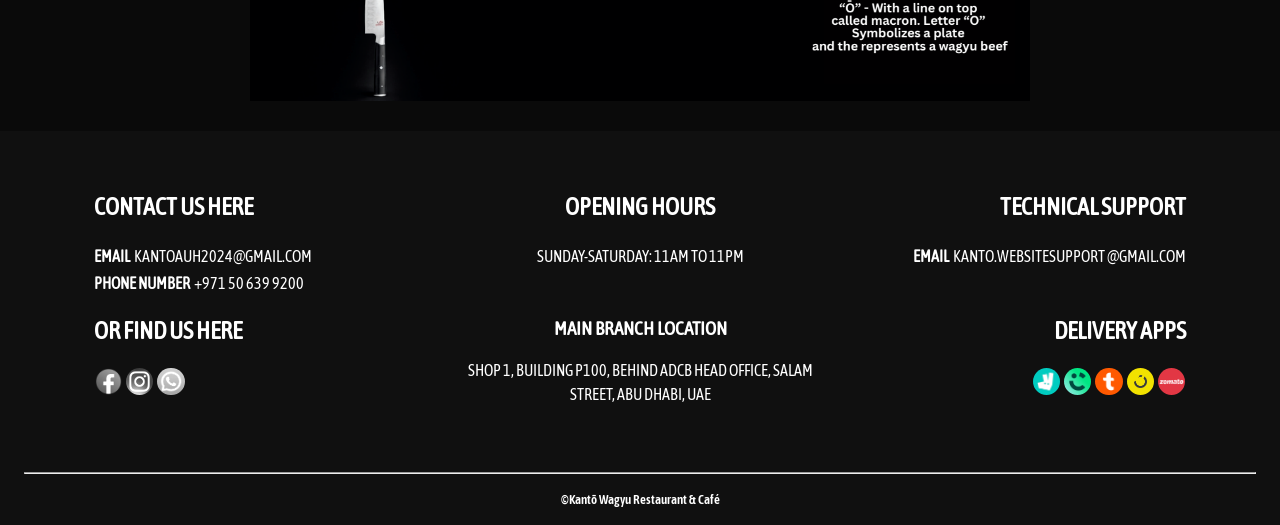
==== commit 02512fe8: "increase font size of japanese text in 'why we started' section" ====
--- a/Website/about.html
+++ b/Website/about.html
@@ -66,21 +66,21 @@
                 <div class="element-text" id="premium-ingredients">
                     <p>Premium Ingredients</p>
                     <hr>
-                    <p lang="ja">厳選素材</p>
+                    <p lang = ja><span style="font-size: 3em">厳選素材</span></p>
                 </div>
 
                 <img src="website-media/About Us/jap-knife.png" alt="Knife" id="knife">
                 <div class="element-text" id="disciplined-technique">
                     <p>Disciplined Technique</p>
                     <hr>
-                    <p lang="ja">洗練された技</p>
+                    <p lang="ja"><span style="font-size: 3em">洗練された技</span></p>
                 </div>
 
                 <img src="website-media/About Us/wagyu-board-final.png" alt="Chopped Steak" id="chopped-steak">
                 <div class="element-text" id="thoughtful-execution">
                     <p>Thoughtful Execution</p>
                     <hr>
-                    <p lang="ja">丁寧な仕事</p>
+                    <p lang="ja"><span style="font-size: 3em">丁寧な仕事</span></p>
                 </div>
             </div>
             
--- a/Website/style.css
+++ b/Website/style.css
@@ -65,16 +65,25 @@
 }
 
 /* The spacing between the header logo and navigation button */
-header .nav-bar {
+
+
+header nav {
     display: flex;
     justify-content: space-between;
     align-items: center;
     width: 100%;
-    background: transparent;
+    background: linear-gradient(rgba(0, 0, 0, 0.726), transparent);
+    top: 0;
+    position: fixed;
+    z-index: 1000;
+}
+
+header nav .scrolled {
+    background-color: black;
 }
 
 /* The background color for when the navigation is opened */
-header.nav-open .nav-bar {
+header.nav-open nav {
     background: #0A0A0A;
 }
 
@@ -101,7 +110,7 @@
 
 /* The menu icon's size */
 .nav-button img {
-    width: 25px;
+    width: auto;
     height: 15px;
 }
 
@@ -173,6 +182,7 @@
 
 .overlay-cont img {
     height: 166px;
+    margin-top: 5em;
 }
 
 .overlay-cont button {
@@ -220,7 +230,7 @@
 }
 
 .title h1 {
-    margin: 0;
+    margin: 3em 0 0 0;
     font-size: 25px;
 }
 
@@ -407,6 +417,28 @@
     display: none;
 }
 
+.directions-sec {
+    display: grid;
+    grid-template-areas:
+    "header-desc header-desc"
+    "loc-details loc-maps";
+    grid-template-columns: 1fr 3fr;
+}
+    
+.header-desc {
+    text-align: center;
+    justify-self:center;
+    grid-area: header-desc;
+}
+
+.loc-details {
+    grid-area: loc-details;
+}
+
+.loc-maps {
+    grid-area: loc-maps;
+}
+
 
 /* ===== MAIN STYLING (HOME PAGE: PROMOTIONS)===== */
 
@@ -422,15 +454,18 @@
 }
 
 .promotion-offer {display: none}
-.promotion-offer picture {vertical-align: middle;}
+.promotion-offer picture {
+    vertical-align: middle;
+    
+}
 
 .promotion-offer picture img, .promotion-offer picture source {
     animation: offersAnim 1s ease;
+    max-width: 30em;
 }
 
 /* Slideshow container */
 .slideshow-container {
-    /* max-width: 1000px; */
     position: relative;
     margin: auto;
 }
@@ -882,6 +917,17 @@
     align-content: center;
 }
 
+/* ===== SUPPORT STYLING ===== */
+#support-bg {
+    background-image: url(website-media/Support/Support\ FAQ\ BG\ 1.png);
+    color: #660810;
+}
+
+#support-bg ul li a {
+    color: #660810;
+}
+
+
 
 
 /* ===== FOOTER STYLING ===== */
@@ -1129,6 +1175,10 @@
         opacity: 0.5;
     }
 
+    .promotion-offer picture img, .promotion-offer picture source {
+        max-width: 85%;
+    }
+
     .offer-details {
         font-size: 1.33em;
         gap: 1.5em;
@@ -1146,7 +1196,7 @@
     .prev, .next {
         cursor: pointer;
         position: absolute;
-        top: 117%;
+        top: 50%;
         margin-top: 0px;
     }
 
@@ -1155,11 +1205,11 @@
     }
 
     .next {
-        right: 43%;
+        right: 0;
     }
 
     .prev {
-        left: 43%;
+        left: 0;
     }
 
     #view-menu-btn {
@@ -1467,10 +1517,6 @@
         grid-row: 2;
     }
 
-
-
-    
-
     /* ===== FOOTER STYLING ===== */
     .more-info {
         margin: 10px 30px;
@@ -1520,8 +1566,13 @@
 @media (min-width: 1280px) {
     /* === FOR NAVIGATION LINKS === */
     .header-logo {
-        width: 80px;
+        width: auto;
         height: 30px;
+    }
+
+    .header-logo:hover {
+        transform: scale(1.01);
+        transition: 0.2s ease;
     }
 
     .nav-links ul li a {
@@ -1620,9 +1671,18 @@
         width: 9.5em;
     }
 
+    .overlay-cont button:hover {
+        transform: scale(1.05);
+        transition: 0.2s ease;
+    }
+
     #promotions h1 {
         text-align: left;
         margin: 0 1em;
+    }
+
+    .promotion-offer picture img, .promotion-offer picture source {
+        max-width: 100%;
     }
 
     .slideshow-container {
@@ -1681,8 +1741,19 @@
         margin: 0.5em;
     }
 
+    #view-menu-btn:hover {
+        transform: scale(1.05);
+        transition: 0.2s ease;
+    }
+
     .prev, .next {
         top: 113%;
+    }
+
+    .prev:active, .next:active {
+        filter: brightness(90%);
+        transform: scale(0.85);
+        transition: 0.2s ease;
     }
 
     .prev img, .next img{
@@ -1722,6 +1793,11 @@
         box-shadow: 0 5px 5px #c9c9b7b5;
     }
 
+    .testimonial:hover {
+        transform: scale(1.05);
+        transition: 0.5s ease;
+    }
+
     .testimonial-content {
         font-size: 1.25em;
         padding: 1.5em 1em 1em 1em;
@@ -1740,7 +1816,19 @@
         padding: 15em 0 2em 0;
     }
 
+    .share-experience-section button:hover {
+        filter: brightness(110%);
+        transform: scale(1.05);
+        transition: 0.2s ease;
+    }
+
     /* ===== MAIN STYLING (HOME PAGE: DELIVERY)===== */
+
+    .supported-deliveries a:hover {
+        background-color: hsl(0, 0%, 14%);
+        transform: scale(1.05);
+        transition: 0.3s ease;
+    }
 
     .supported-deliveries .left-delivery-brand a{
         width: 18em;
@@ -1790,6 +1878,25 @@
         width: 100%;
     }
 
+    #book form button:hover {
+        background-color: hsl(0, 0%, 14%);
+        transform: scale(1.05);
+        transition: 0.2s ease;
+    }
+
+    /* ===== ABOUT US STYLING ===== */
+    #about-us-bg {
+        background-size: cover;
+    }
+
+    #about-us-bg button {
+        font-size: 18px;
+    }
+
+    .why-we-started, .logo-story {
+        padding: 30px 250px;
+    }
+
     /* === FOR FOOTER STYLING === */
     .more-info {
         margin: 30px 70px;
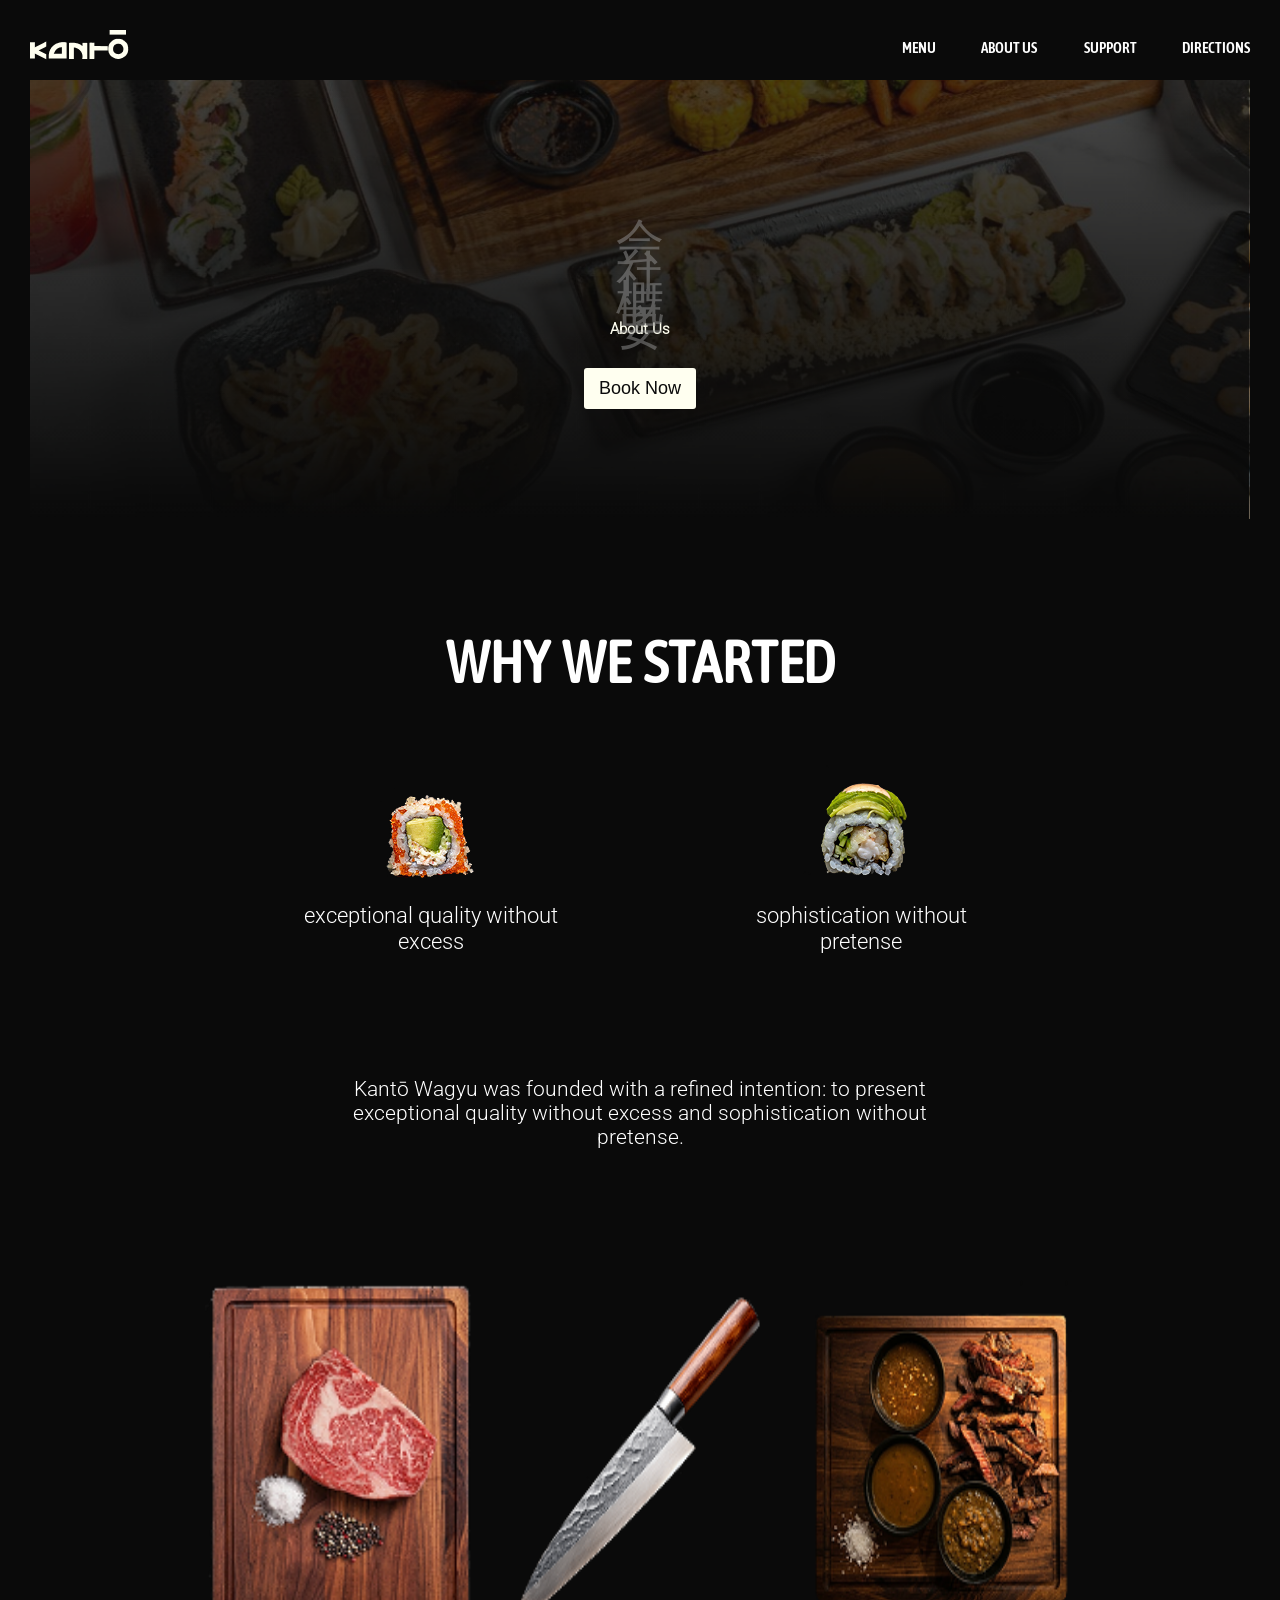
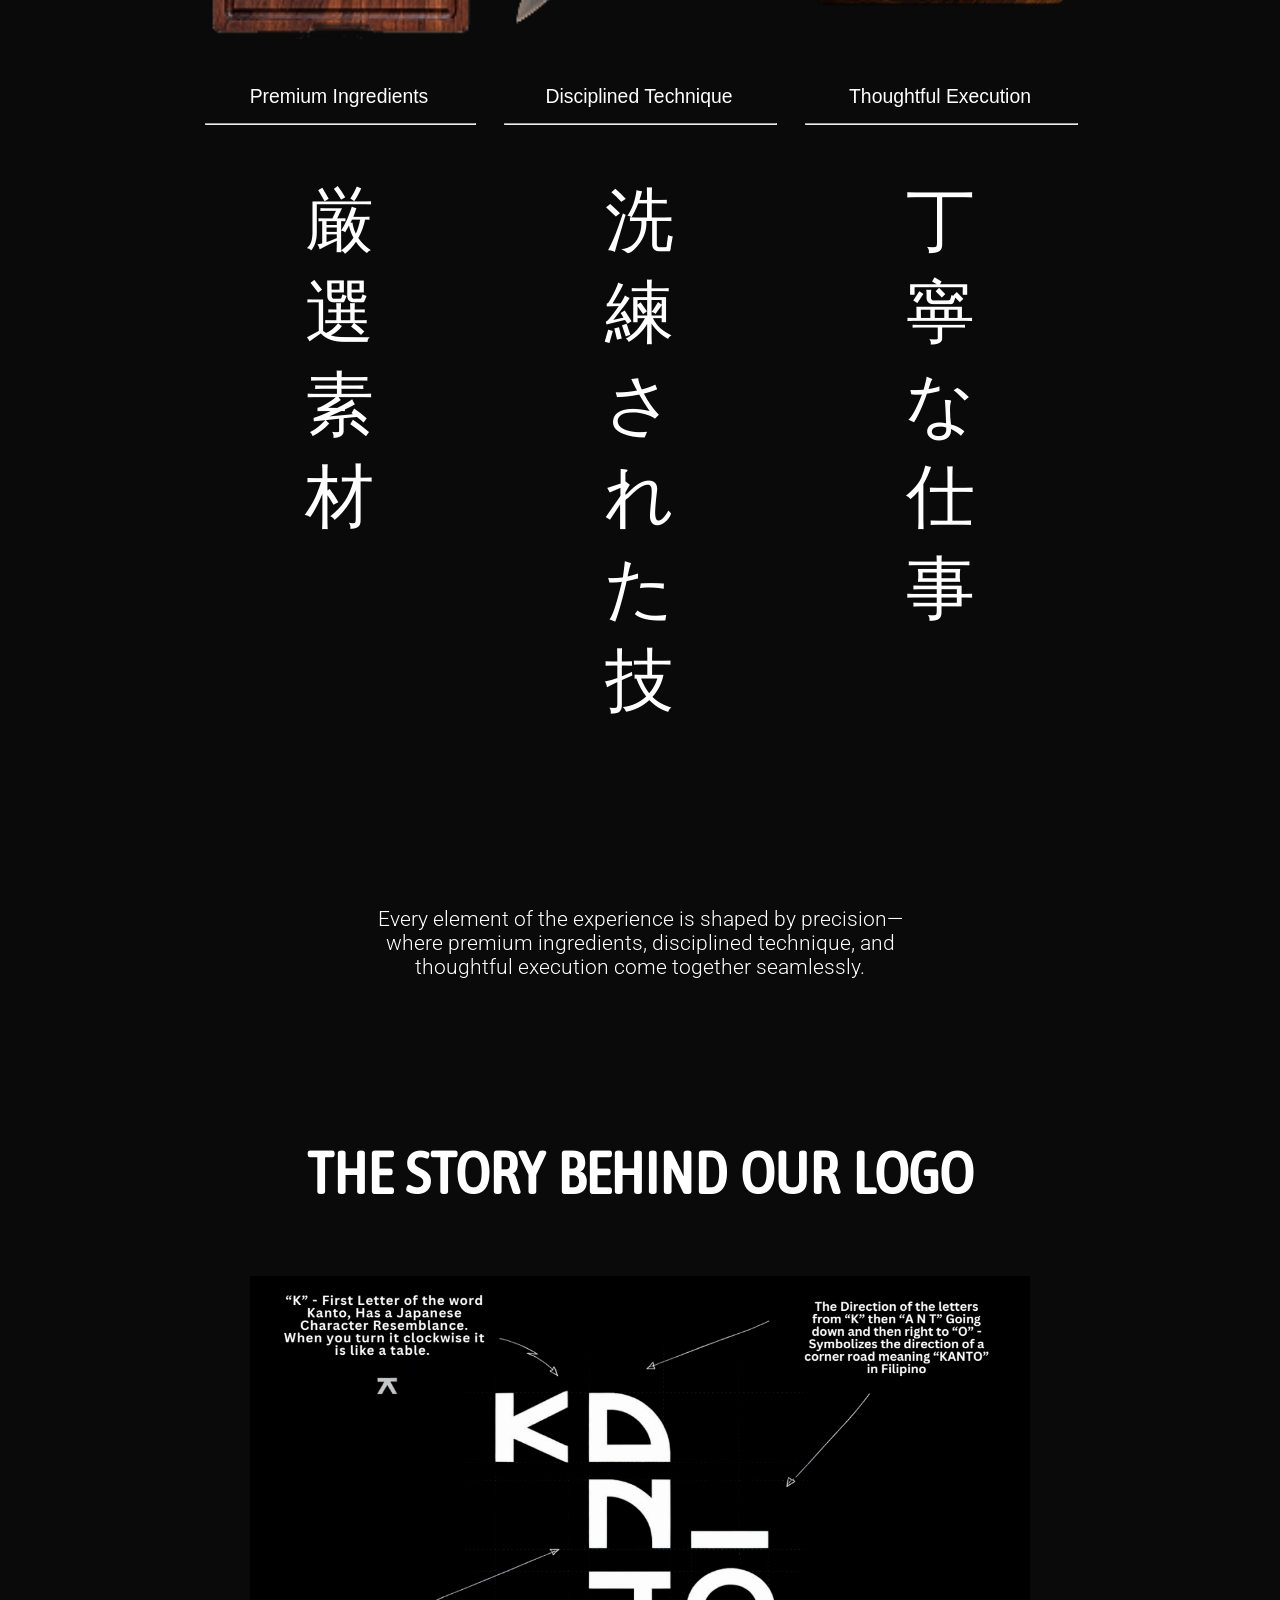
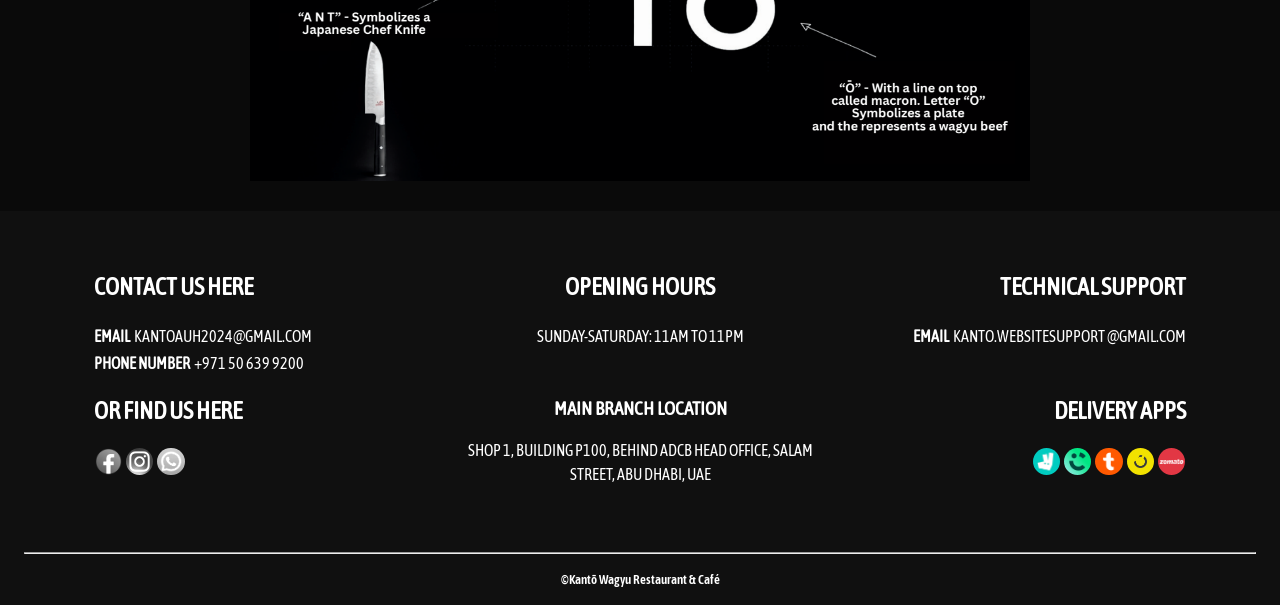
==== commit 8e2d108d: "navbar scroll - black bg" ====
--- a/Website/about.html
+++ b/Website/about.html
@@ -13,7 +13,7 @@
     <!-- Header Section -->
     <header>
         <!-- Navigation  -->
-        <nav class="nav-bar">
+        <nav class="nav-bar" id="navbar">
             <!-- Logo that leads to Home -->
             <a href="index.html">
                 <img src="website-media/Header/kanto-nav.png" class="header-logo" alt="Kanto Logo">
--- a/Website/style.css
+++ b/Website/style.css
@@ -67,19 +67,27 @@
 /* The spacing between the header logo and navigation button */
 
 
-header nav {
+.nav-bar {
     display: flex;
     justify-content: space-between;
     align-items: center;
     width: 100%;
-    background: linear-gradient(rgba(0, 0, 0, 0.726), transparent);
     top: 0;
     position: fixed;
     z-index: 1000;
 }
 
-header nav .scrolled {
+#navbar, #navbar2 {
+    transition: background-color 0.5s ease;
+    background: transparent;
+}
+
+#navbar.scrolled {
     background-color: black;
+}
+
+#navbar2.scrolled2 {
+    background-color: #FFFFF0;
 }
 
 /* The background color for when the navigation is opened */
@@ -221,31 +229,41 @@
 
 /* ===== MAIN STYLING (MENU PAGE) ===== */
 
+#menu-bg {
+    background-image: url(website-media/Menu/reviews-menu-bg.png);
+    background-repeat: no-repeat;
+    background-position: bottom;
+    background-size: cover;
+    background-attachment: fixed;
+}
+
 .title {
-    margin: 20px;
+    margin: 20px 0 0 0;
     color: #FFFFFF;
     text-align: center;
     line-height: 1.0;
     font-family: var(--main-font), sans-serif;
+    background: black;
 }
 
 .title h1 {
-    margin: 3em 0 0 0;
+    padding: 3em 0 0 0;
     font-size: 25px;
 }
 
 .title h2 {
-    margin: 5px;
+    margin: 5px 0 0 0;
     font-weight: 100;
     font-size: 18px;
 }
 
 .btn-container {
-    margin: 20px;
+    padding: 20px 0;
     display: flex;
     flex-wrap: wrap;
     justify-content: center;
     gap: 10px;
+    background: black;
 }
 
 .btn-container button {
@@ -255,12 +273,14 @@
     font-size: 10px;
     border: none;
     border-radius: 10px;
-    font-family: var(--main-font), sans-serif;
+    font-family: var(--secondary-font), sans-serif;
 }
 
 .btn-container button:hover, .beige-bg button:hover {
     background-color: #350000;
     box-shadow: 0 0 8px 2px #801622;
+    transform: scale(1.03);
+    transition: 0.2s ease;
 }
 
 hr {
@@ -268,10 +288,7 @@
 }
 
 .menu-display-section {
-    background-image: url(website-media/Menu/reviews-menu-bg.png);
-    background-repeat: no-repeat;
-    background-position: top;
-    background-size: cover;
+    background: linear-gradient(#000000ac 1%, transparent);
     padding: 20px;
     font-family: var(--main-font), sans-serif;
     color:#FFFFFF;
@@ -313,9 +330,13 @@
     line-height: 1.5;
 }
 
+
 .menu-item:hover {
     transform: scale(1.05);
+    transition: 0.1s ease-in;
     box-shadow: 0 0 30px 3px #3a0a05;
+    background-color: #3a0a05;
+    border: solid 2px #fffff0;
 }
 
 .menu-item img {
@@ -417,28 +438,6 @@
     display: none;
 }
 
-.directions-sec {
-    display: grid;
-    grid-template-areas:
-    "header-desc header-desc"
-    "loc-details loc-maps";
-    grid-template-columns: 1fr 3fr;
-}
-    
-.header-desc {
-    text-align: center;
-    justify-self:center;
-    grid-area: header-desc;
-}
-
-.loc-details {
-    grid-area: loc-details;
-}
-
-.loc-maps {
-    grid-area: loc-maps;
-}
-
 
 /* ===== MAIN STYLING (HOME PAGE: PROMOTIONS)===== */
 
@@ -447,6 +446,8 @@
     color: white;
     text-align: center;
     font-family: var(--main-font-bold), sans-serif;
+    padding-bottom: 3em;
+    box-shadow: 0 30em 30em 3em 5em rgb(255, 0, 0);
 }
 
 #promotions h1 {
@@ -601,6 +602,8 @@
     background-size: cover;
     height: 49em;
     background-repeat: no-repeat;
+    background-attachment: fixed;
+    box-shadow: inset 0 10em 10em -10em#0a0a0a85;
 }
 
 .testimonials-cont {
@@ -764,6 +767,8 @@
     font-family: var(--main-font-bold), sans-serif;
     color: #FFFFF0;
     text-align: center;
+    background-attachment: fixed;
+    
 }
 
 #book h1 {
@@ -826,7 +831,7 @@
     background-image: url(website-media/Header/About\ Us\ Banner\ BG\ 1.png);
     background-repeat: no-repeat;
     background-position: bottom;
-    margin: 0 30px 30px 30px;
+    margin: 80px 30px 30px 30px;
     padding: 100px;
     display: flex;
     flex-direction: column;
@@ -919,16 +924,280 @@
 
 /* ===== SUPPORT STYLING ===== */
 #support-bg {
-    background-image: url(website-media/Support/Support\ FAQ\ BG\ 1.png);
+    background: none;
+}
+
+#support-bg ul li a {
+    color: #660810
+}
+
+#support-body {
+    background: none;
+    font-family: var(--main-font-bold), sans-serif;
+}
+
+#questions {
+    background-image: url(website-media/Support/Support\ BG\ Mobile.png);
+    background-position: center;
+    background-size: cover;
+    background-repeat: no-repeat;
     color: #660810;
-}
-
-#support-bg ul li a {
+    margin: 0;
+    padding: 100px 20px;
+    display: grid;
+    place-items: center;
+    background-attachment: fixed;
+}
+
+#questions h1 {
+    text-align: center;
+    font-size: 1.9em;
+    margin: 70px 20px;
+}
+
+.faq-list {
+    margin: 100px auto;
+    max-width: 70vw;    
+}
+
+.faq {
+    background: #FFFFF0;
+    border-radius: 0.5rem;
+    border: solid 1px #660810;
+    box-shadow: 0 5px 15px rgba(0, 0, 0, 0.1);
+    gap: 10px;
+    padding: 10px;
+    margin-bottom: 20px;
+}
+
+
+.question {
+    display: flex;
+    justify-content: space-between;
+    align-items: center;
+    text-transform: capitalize;
+    gap: 15px;
+    font-size: 1em;
+}
+
+.question p {
+    margin: 0;
+    font-weight: 700;
+    line-height: 1.5;
+}
+
+.question-btn {
+    font-size: 0.9em;
+    background: transparent;
+    border-color: transparent;
+    cursor: pointer;
     color: #660810;
-}
-
-
-
+    transition: all 0.3s linear;
+}
+
+.question-btn:hover {
+    transform: rotate(90deg);
+}
+
+.answer {
+    padding: 5px 0;
+    border-top: 1px solid rgba(0, 0, 0, 0.2);
+    line-height: 1.5;
+}
+
+.answer p {
+    margin-bottom: 0;
+    font-family: var(--main-font-medium);
+    font-weight: 100;
+    font-size: 0.8em;
+    animation: showAnswer 0.5s ease;
+}
+
+/* hide text */
+.answer {
+    display: none;
+}
+
+.show-text .answer {
+    display: block;
+}
+
+@keyframes showAnswer {
+    0% {
+        opacity: 0.5;
+        transform: translateY(-5px);
+    } 
+    100% {
+        opacity: 1;
+        transform: translateY(0px);
+    }
+}
+
+.minus-icon {
+    display: none;
+}
+
+.faq.show-text .plus-icon {
+    display: none;
+}
+
+.show-text .minus-icon {
+    display: inline;
+}
+
+#feedback {
+    background-image: url(website-media/Support/Contact\ Form\ BG\ Mobile.png);
+    background-position: top;
+    background-size: cover;
+    justify-content: center;
+    margin: 0;
+    color: #FFFFF0;
+}
+
+#feedback h1 {
+    text-align: center;
+    font-size: 2em;
+    margin: 0;
+    padding: 70px 20px 0;
+}
+
+#feedback h2 {
+    font-family: var(--main-font-medium);
+    text-align: center;
+    font-size: 1em;
+    font-weight: 100;
+    margin: 0;
+    padding: 20px 60px;
+}
+
+#feedback-form {
+    display: flex;
+    flex-direction: column;
+    place-items: center;
+    gap: 30px;
+    padding: 3em 0;
+}
+
+#input-section {
+    display: flex;
+    flex-direction: column;
+    gap: 20px;
+}
+
+#input-section div {
+    display: flex;
+    flex-direction: column;
+}
+
+#feedback-comment {
+    display: flex;
+    flex-direction: column;
+}
+
+#feedback form label {
+    color: #FFFFF0;
+    font-size: 0.9em;;
+}
+
+#feedback-form input, textarea {
+    margin: 0.7em 0 1em 0;
+    width: 15em;
+    padding: 0.5em 1em;
+    font-family: var(--secondary-font), sans-serif;
+    background-color: #D9D9D9;
+    border: none;
+    color: #0A0A0A;
+    transition: 0.3s ease;
+}
+
+#feedback form input:focus, textarea:focus {
+    box-shadow: 0px 0px 10px #B93B41;
+    font-weight: 500;
+    outline: solid 0.5px white;
+}
+
+#feedback form button {
+    font-family: var(--main-font-bold), sans-serif;
+    width: 130px;
+    height: 40px;
+    background-color: #31070B;
+    border: none;
+    font-size: 1em;
+    color: white;
+    padding: 0;
+    margin: 1em 0;
+}
+
+#feedback form button:hover {
+    background-color: #180507;
+}
+
+#support-footer {
+    background: #31070B;
+}
+
+/* ===== DIRECTIONS STYLING ===== */
+
+.directions-sec {
+    background-image: url("website-media/Directions/directions-page-bg-mobile.png");
+    background-position: bottom;
+    background-repeat: no-repeat;
+    background-size: cover;
+    font-family: var(--main-font-bold), sans-serif;
+    text-align: center;
+    padding: 0.5em 0;
+}
+
+.directions-sec .header-desc {
+    color: #660810;
+}
+
+.directions-sec .header-desc h1 {
+    font-size: 2.25em;
+    margin: 4em 0 0 0;
+}
+
+.directions-sec .header-desc p {
+    margin: 0;
+    font-family: var(--main-font), sans-serif;
+}
+
+.loc-details{
+    background-color: #660810;
+    display: grid;
+    grid-template-columns: 1fr;
+    grid-template-rows: auto;
+    padding: 1em;
+    max-width: 75%;
+    margin: 3em auto 5em auto;
+    text-align: left;
+    color: #FFFFF0;
+}
+
+.loc-details hr {
+    height: 2px;
+    border: none;
+    background-color: white;
+    margin: 1em 0;
+}
+
+.loc-details h3{
+    grid-area: 1/1/2/2;
+    font-size: 2.25em;
+    margin: 1rem 0;
+}
+
+.loc-details .loc-maps {
+    grid-area: 2/1/3/2;
+    margin: 0.5rem 0;
+    height: 16.3em;
+}
+
+.loc-details p{
+    margin: 0 0 0.5rem 0;
+    line-height: 1.5em;
+    font-family: var(--main-font), sans-serif;
+}
 
 /* ===== FOOTER STYLING ===== */
 footer {
@@ -997,12 +1266,9 @@
     font-family: var(--main-font-bold), sans-serif;
 }
 
-
-
-
-
-
-
+#directions-footer {
+    background-color: #31070B;
+}
 
 
 /* ===== MEDIA QUERIES ===== */
@@ -1421,6 +1687,7 @@
         font-size: 3em;
     }
 
+
     .why-we-started, .sushi-images, .logo-story {
         padding: 30px 50px;
         gap: 20px;
@@ -1517,6 +1784,123 @@
         grid-row: 2;
     }
 
+    /* ===== DIRECTIONS STYLING ===== */
+
+    .directions-sec {
+        background-image: url("website-media/Directions/directions-page-bg-tablet.png");
+        background-position: bottom left;
+        padding: 0.5em 0;
+    }
+    .directions-sec .header-desc h1 {
+        font-size: 4em;
+        margin: 2em 0 0 0;
+    }
+
+    .directions-sec .header-desc p {
+        font-size: 1.5em;
+        font-family: var(--main-font-medium), sans-serif;
+    }
+
+    .loc-details{
+        grid-template-columns: 1fr 2fr;
+        grid-template-rows: auto auto 1fr;
+        padding: 0.3em 0.7em 0.3em 1.5em;
+        max-width: 85%;
+        margin: 3em auto 6em auto;
+        column-gap: 2.5em;
+    }
+
+    .loc-details h3{
+        margin: 1.5rem 0 0 0;
+        font-size: 2em;
+    }
+
+    .loc-details hr {
+        height: 1px;
+    }
+
+    .loc-details .loc-maps {
+        grid-area: 1/2/4/3;
+        margin: 0.5rem 0;
+        min-height: 42vw;
+    }
+
+    .loc-details p{
+        line-height: 2em;
+        font-family: var(--main-font), sans-serif;
+        font-size: 0.8em;
+    }
+        
+    /* ===== SUPPORT STYLING ===== */
+    
+    #questions {
+        background-image: url(website-media/Support/Support\ FAQ\ BG\ 1.png);
+        max-height: 52em;
+        padding-bottom: 10em;
+    }
+
+    #questions h1 {
+        text-align: center;
+        font-size: 3em;
+        margin: 70px 20px 150px;
+    }
+
+    .faq-list {
+        margin: 0 20px;
+    }
+
+    .faq {
+        width: 500px;
+    }
+
+    .question {
+        font-size: 1.2em;
+    }
+
+    .question-btn {
+        font-size: 1em;
+    }
+
+    .answer p {
+        font-size: 0.9em;
+    }
+
+    #feedback {
+        background-image: url(website-media/Support/Contact\ Form\ BG\ 1.png);
+    }
+
+    #feedback h1 {
+        font-size: 3em;
+    }
+
+    #feedback h2 {
+        font-size: 1.1em;
+        padding: 20px 185px;
+    }
+
+    #input-section {
+        flex-direction: row;
+    }
+
+    #input-section div {
+        flex: 1;
+        width: auto;
+    }
+
+    #feedback-comment {
+        padding: 0;
+    }
+
+    #feedback-comment textarea {
+        width: 700px;
+    }
+
+    #feedback form button {
+        width: 150px;
+        height: 50px;
+        font-size: 1.2em;
+    }
+
     /* ===== FOOTER STYLING ===== */
     .more-info {
         margin: 10px 30px;
@@ -1562,6 +1946,7 @@
         grid-column: 3;
     }
 }
+    
 
 @media (min-width: 1280px) {
     /* === FOR NAVIGATION LINKS === */
@@ -1647,6 +2032,10 @@
 
 
     /* === FOR HEADER STYLING (HOME PAGE) === */
+
+    #promotions {
+        padding-bottom: 6em;
+    }
 
     .overlay-cont img {
         width: 16.9em;
@@ -1897,6 +2286,78 @@
         padding: 30px 250px;
     }
 
+    /* ===== DIRECTIONS STYLING ===== */
+
+    .directions-sec {
+        background-image: url("website-media/Directions/directions-page-bg-desktop.png");
+        background-position: center;
+    }
+    
+    .directions-sec .header-desc p {
+        margin: 0.5em 0 1em 0;
+    }
+
+    .loc-details{
+        max-width: 80%;
+    }
+
+    .loc-details h3{
+        font-size: 2.5em;
+    }
+
+    .loc-details p{
+        font-size: 1em;
+        line-height: 1.5em;
+    }
+
+    .loc-details .loc-maps {
+        min-height: 25.5vw;
+        min-width: 50vw;
+    }
+
+    /* ===== SUPPORT STYLING ===== */
+    
+    #questions {
+        background-image: url(website-media/Support/Support\ FAQ\ BG\ 1.png);
+        max-height: 75em;
+        padding-bottom: 10em;
+    } 
+
+    #questions h1 {
+        text-align: center;
+        font-size: 4em;
+        margin: 130px 20px 140px;
+    }
+
+    .faq-list {
+        margin: 50px;
+    }
+
+    .faq {
+        width: 600px;
+        gap: 15px;
+    }
+
+    .question {
+        font-size: 1.6em;
+        padding: 10px;
+    }
+
+    .answer p {
+        font-size: 1.2em;
+        margin: 10px;
+    }
+
+    #feedback h1 {
+        font-size: 4em;
+    }
+
+    #feedback h2 {
+        font-size: 1.3em;
+        padding: 20px 380px;
+        line-height: 1.5;
+    }
+
     /* === FOR FOOTER STYLING === */
     .more-info {
         margin: 30px 70px;
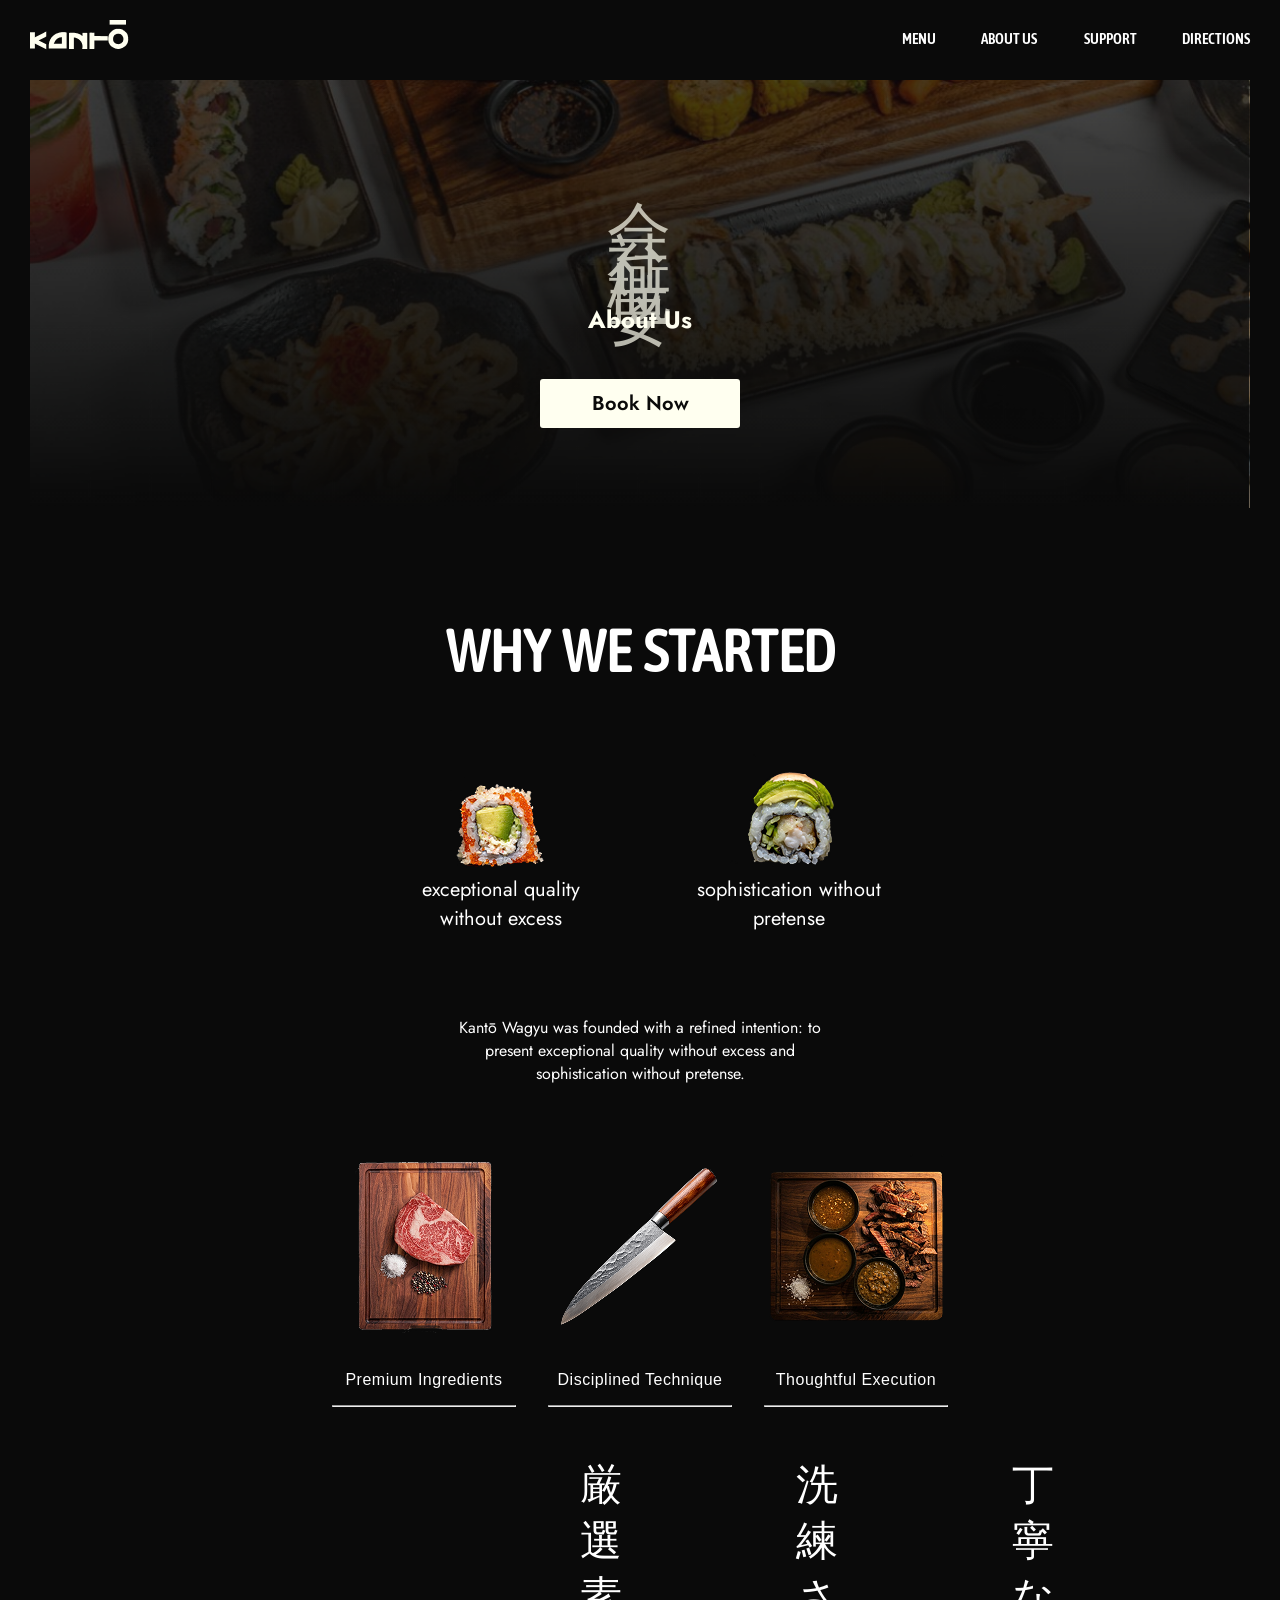
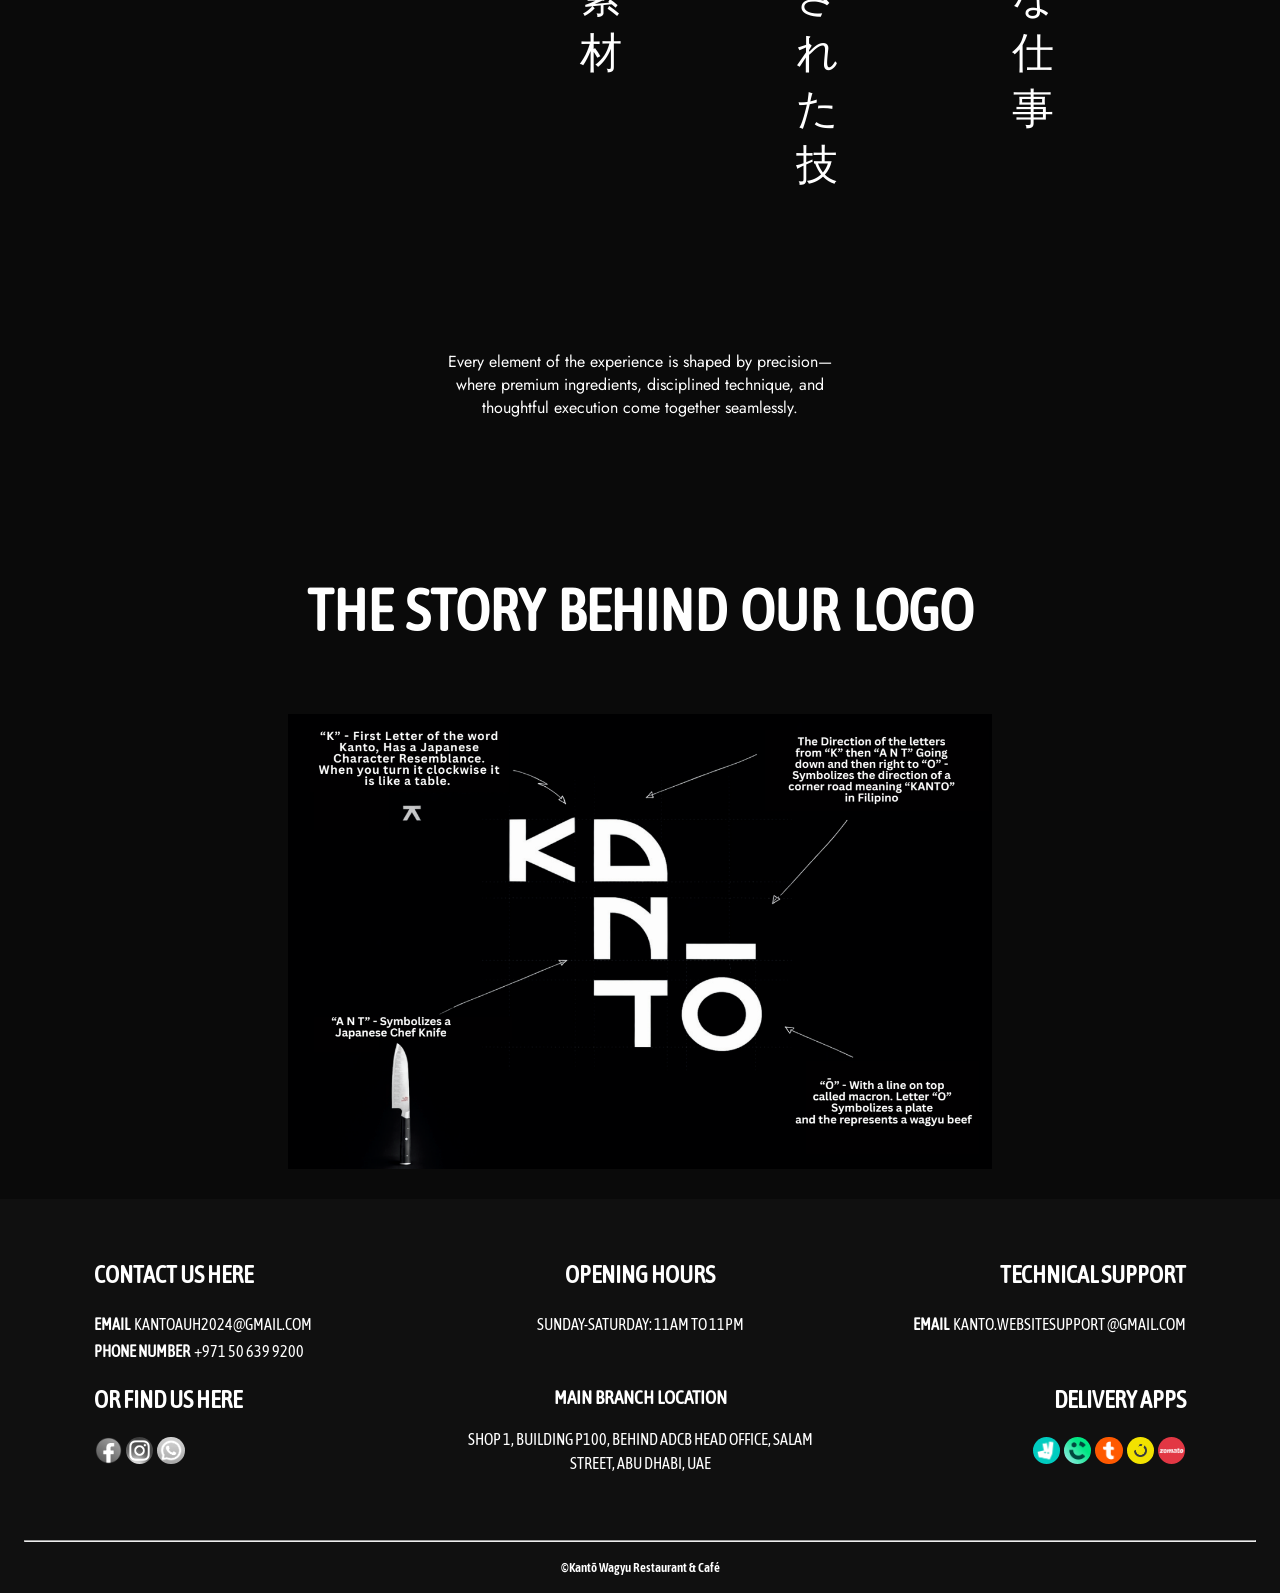
==== commit d02fb4c9: "Fix about page style" ====
--- a/Website/about.html
+++ b/Website/about.html
@@ -66,21 +66,21 @@
                 <div class="element-text" id="premium-ingredients">
                     <p>Premium Ingredients</p>
                     <hr>
-                    <p lang = ja><span style="font-size: 3em">厳選素材</span></p>
+                    <p lang = ja><span class="jap-text-elements" style="font-size: 1.3em">厳選素材</span></p>
                 </div>
 
                 <img src="website-media/About Us/jap-knife.png" alt="Knife" id="knife">
                 <div class="element-text" id="disciplined-technique">
                     <p>Disciplined Technique</p>
                     <hr>
-                    <p lang="ja"><span style="font-size: 3em">洗練された技</span></p>
+                    <p lang="ja"><span class="jap-text-elements" style="font-size: 1.3em">洗練された技</span></p>
                 </div>
 
                 <img src="website-media/About Us/wagyu-board-final.png" alt="Chopped Steak" id="chopped-steak">
                 <div class="element-text" id="thoughtful-execution">
                     <p>Thoughtful Execution</p>
                     <hr>
-                    <p lang="ja"><span style="font-size: 3em">丁寧な仕事</span></p>
+                    <p lang="ja"><span class="jap-text-elements" style="font-size: 1.3em">丁寧な仕事</span></p>
                 </div>
             </div>
             
--- a/Website/style.css
+++ b/Website/style.css
@@ -71,23 +71,12 @@
     display: flex;
     justify-content: space-between;
     align-items: center;
-    width: 100%;
+    width: 100vw;
     top: 0;
     position: fixed;
     z-index: 1000;
-}
-
-#navbar, #navbar2 {
     transition: background-color 0.5s ease;
     background: transparent;
-}
-
-#navbar.scrolled {
-    background-color: black;
-}
-
-#navbar2.scrolled2 {
-    background-color: #FFFFF0;
 }
 
 /* The background color for when the navigation is opened */
@@ -99,12 +88,12 @@
 .header-logo {
     width: 70px;
     height: 20px;
-    margin: 30px;
+    margin: 20px 30px;
 }
 
 /* Navigation button's styling and spacing */
 .nav-button {
-    margin: 30px;
+    margin: 20px 30px;
     background: none;
     border: none;
     cursor: pointer;
@@ -123,16 +112,16 @@
 }
 
 /* The navigation links' styling when it's opened */
-.nav-links {
+.nav-links{
     position: absolute;
-    top: 5em;
+    top: 4em;
     left: 0;
     width: 100%;
     max-height: 0;
     opacity: 0;
     transform: translateY(-10px);
     overflow: hidden;
-    background: #0A0A0A;
+    background: #000000d2;
     transition: max-height 0.4s ease, opacity 0.3s ease, transform 0.3s ease;
     font-family: var(--main-font-bold), sans-serif;
 }
@@ -144,6 +133,11 @@
     transform: translateY(0);
     border-top: 1px solid #e2e2e2;
 }
+
+#support-body .nav-links.open, #directions-body .nav-links.open {
+    border-top: 1px solid #660810;
+}
+
 
 /* The navigation list's styling as a whole */
 .nav-links ul {
@@ -167,6 +161,19 @@
     background-color: #660810;
 }
 
+#home-pattern-bg .nav-bar.scrolled, #menu-bg .nav-bar.scrolled, .black-bg .nav-bar.scrolled {
+    background-color: #000000d2;
+    backdrop-filter: blur(10px);
+    box-shadow: 0px 10px 15px #fffff010;
+}
+
+#support-body .nav-bar.scrolled, #directions-body .nav-bar.scrolled, #support-body .nav-links.open, #directions-body .nav-links.open, #support-body header.nav-open nav, #directions-body header.nav-open nav {
+    background-color: #fffff0d1;
+    backdrop-filter: blur(10px);
+    box-shadow: 0px 10px 15px #3a0a0513;
+}
+
+
 .overlay-cont {
     display: flex;
     flex-direction: column;
@@ -281,6 +288,7 @@
     box-shadow: 0 0 8px 2px #801622;
     transform: scale(1.03);
     transition: 0.2s ease;
+    cursor: pointer;
 }
 
 hr {
@@ -330,10 +338,9 @@
     line-height: 1.5;
 }
 
-
 .menu-item:hover {
-    transform: scale(1.05);
-    transition: 0.1s ease-in;
+    /* transform: scale(1.05);
+    transition: 0.1s ease-in; */
     box-shadow: 0 0 30px 3px #3a0a05;
     background-color: #3a0a05;
     border: solid 2px #fffff0;
@@ -382,6 +389,35 @@
     grid-area: 4 /span 3;
     justify-self: top;
     color:rgba(255, 255, 255, 0.5)
+}
+
+.menu-drink {
+    font-size: 15px;
+}
+
+#drinks .menu-item {
+    display: grid;
+    grid-template-columns: 1fr;
+}
+
+#drinks .menu-item p:nth-child(2) {
+    grid-area: 2/1/3/3;
+}
+
+#drinks .menu-item p:nth-child(3) {
+    text-align: right;
+}
+
+#drinks .menu-item p:nth-child(4) {
+    grid-area: 3/1/4/2;
+    font-size: 9px;
+    line-height: 2;
+}
+
+#drinks .menu-item p:nth-child(5) {
+    grid-area: 3/2/4/3;
+    font-size: 9px;
+    line-height: 2;
 }
 
 #business-lunch-2 {
@@ -806,6 +842,7 @@
     box-shadow: 0px 0px 10px #B93B41;
     font-weight: 500;
     outline: solid 0.5px white;
+    transition: 0.2s ease;
 }
 
 #book form button {
@@ -824,15 +861,16 @@
 .black-bg {
     background: #0A0A0A;
     color:#FFFFFF;
-    font-family: var(--tertiary-font), sans-serif;
+    font-family: var(--secondary-font), sans-serif;
 } 
 
 #about-us-bg {
     background-image: url(website-media/Header/About\ Us\ Banner\ BG\ 1.png);
     background-repeat: no-repeat;
     background-position: bottom;
+    background-size: cover;
     margin: 80px 30px 30px 30px;
-    padding: 100px;
+    padding: 70px;
     display: flex;
     flex-direction: column;
     justify-content: center;
@@ -843,6 +881,7 @@
     color: #FFFFF0;
     text-align: center;
     font-size: 12px;
+    opacity: 1;
 }
 
 #about-us-bg button {
@@ -854,10 +893,14 @@
     font-size: 12px;
     border: none;
     border-radius: 3px;
+    font-family: var(--secondary-font), sans-serif;
+    font-weight: 600;
 }
 
 #about-us-bg button:hover {
-    background-color: #737373;
+    transition: 0.2s ease;
+    transform: scale(1.05);
+    background-color: #ffffff;
 }
 
 #japanese-about-text {
@@ -866,6 +909,8 @@
     text-orientation: upright;
     align-self: center;
     letter-spacing: 15px;
+    opacity: 0.7;
+    color: #FFFFF0;
 }
 
 .why-we-started, .sushi-images, .logo-story {
@@ -897,7 +942,7 @@
 .sushi-images {
     padding: 3px;
     flex-direction: row;
-    gap: 80px;
+    gap: 3em;
 }
 
 .sushi {
@@ -913,13 +958,21 @@
     display: grid;
     grid-template-columns: repeat(2, 1fr);
     font-family: var(--japanese-font), sans-serif;
-    justify-items: center;
-    font-size: 0.7em;
-    gap: 10px;
+    gap: 15px;
+}
+
+.kanto-elements hr {
+    margin: 0.5em;
 }
 
 .element-text {
+    margin: auto 0;
+}
+
+.element-text p {
     align-content: center;
+    margin: 0;
+    letter-spacing: 0.5px;
 }
 
 /* ===== SUPPORT STYLING ===== */
@@ -938,7 +991,7 @@
 
 #questions {
     background-image: url(website-media/Support/Support\ BG\ Mobile.png);
-    background-position: center;
+    background-position: top center;
     background-size: cover;
     background-repeat: no-repeat;
     color: #660810;
@@ -956,7 +1009,7 @@
 }
 
 .faq-list {
-    margin: 100px auto;
+    margin: 0 auto;
     max-width: 70vw;    
 }
 
@@ -1138,11 +1191,20 @@
 
 /* ===== DIRECTIONS STYLING ===== */
 
+#directions-header {
+    background: transparent;
+}
+
+#directions-header ul li a {
+    color: #660810
+}
+
 .directions-sec {
     background-image: url("website-media/Directions/directions-page-bg-mobile.png");
     background-position: bottom;
     background-repeat: no-repeat;
     background-size: cover;
+    background-attachment: fixed;
     font-family: var(--main-font-bold), sans-serif;
     text-align: center;
     padding: 0.5em 0;
@@ -1363,6 +1425,14 @@
         font-size: 0.9rem;
     }
 
+    #drinks .menu-item p:nth-child(4) {
+        font-size: 10px;
+    }
+
+    #drinks .menu-item p:nth-child(5) {
+        font-size: 10px;
+    }
+
     #business-lunch-2 {
         grid-area: auto /span 4;
         padding: 15px;
@@ -1687,7 +1757,6 @@
         font-size: 3em;
     }
 
-
     .why-we-started, .sushi-images, .logo-story {
         padding: 30px 50px;
         gap: 20px;
@@ -1698,8 +1767,8 @@
     }
 
     .why-we-started p {
-        margin: 50px 100px;
-        font-size: 1.3em;
+        margin: 0 8em 3em 8em;
+        font-size: 1em;
     }
 
     .logo-story img, .kanto-elements img {
@@ -1709,49 +1778,53 @@
 
     .sushi-images {
         padding: 0;
-        column-gap: 80px;
+        column-gap: 0;
+        margin: 1em 3em;
     }
 
     .sushi p {
-        margin: 16px 40px;
-        font-size: 1.4em;
+        margin: 1em 2em;
+        font-size: 1.25em;
     }
 
     .kanto-elements {
-        margin: 50px;
-        padding: 10px;
-        grid-template-columns: repeat(3, auto);
-        font-size: 1.1em;
-        gap: 30px;
+        padding: 0px;
+        display: grid;
+        grid-template-columns: 200px 200px 200px;
+        gap: 1em;
+        max-width: 45em;
+        justify-content: center;
     }
 
     .kanto-elements img {
-        aspect-ratio: 3/4;
-        width: 100%;
+        width: auto;
         margin: auto;
     }
 
     .element-text {
-        align-self: start;
-        justify-items: center;
-    }
-
-    .element-text hr {
-        width: 100%;
-        margin: auto;
+        margin: 0;
+        text-align: center;
+    }
+
+    .element-text p {
+        align-self: center;
+        justify-self: center;
+        font-size: 2em;
     }
 
     .element-text p:nth-child(1) {
-        margin: 15px 0;
-        font-size: 1.1em;
-    }
-
-    .element-text p:nth-child(2) {
-        margin: 0;
-        writing-mode: vertical-rl;
-        text-orientation: upright;
+        margin: 1em 0;
+        font-size: 1em;
+    }
+
+    .jap-text-elements {
+        margin: 1em 0;
+        display: flex;
+        flex-direction: column;
+        justify-self: center;
         align-self: center;
         letter-spacing: 15px;
+        font-size: 10em;
     }
 
     #raw-steak {
@@ -1992,6 +2065,14 @@
 
     .menu-item img {
         aspect-ratio: 3 / 2;
+    }
+
+    #drinks .menu-item p:nth-child(4) {
+        font-size: 12px;
+    }
+
+    #drinks .menu-item p:nth-child(5) {
+        font-size: 12px;
     }
 
     #business-lunch-2 {
@@ -2279,11 +2360,31 @@
     }
 
     #about-us-bg button {
-        font-size: 18px;
-    }
-
-    .why-we-started, .logo-story {
-        padding: 30px 250px;
+        font-size: 1.25em;
+        width: 10em;
+    }
+
+    #about-us-bg h4 {
+        font-size: 1.5em;
+    }
+
+    #japanese-about-text {
+        font-size: 4em;
+    }
+
+    .why-we-started {
+        padding: 30px 20em;
+    } 
+    
+    .logo-story {
+        padding: 30px 18em;
+    }
+
+    .sushi-images {
+        margin: 0 2em;
+    }
+    .sushi p {
+        margin: 0 2em;
     }
 
     /* ===== DIRECTIONS STYLING ===== */
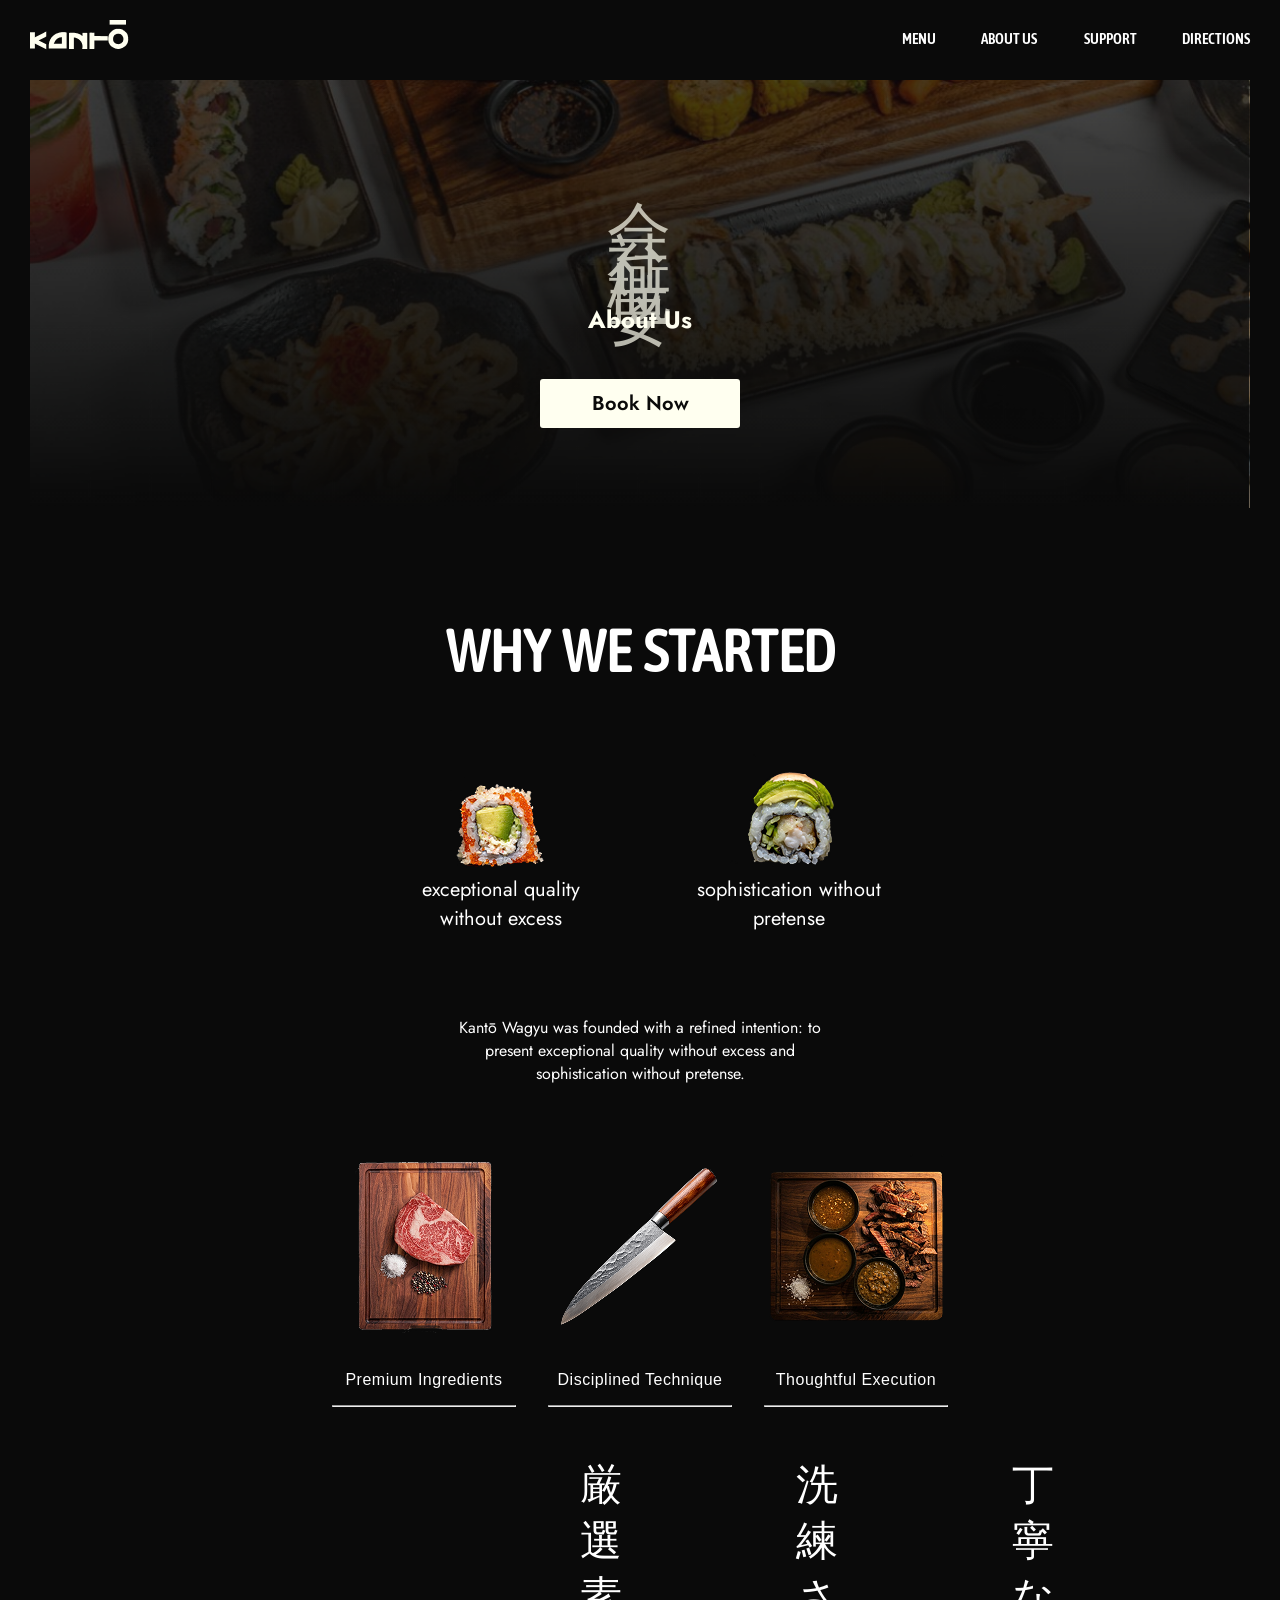
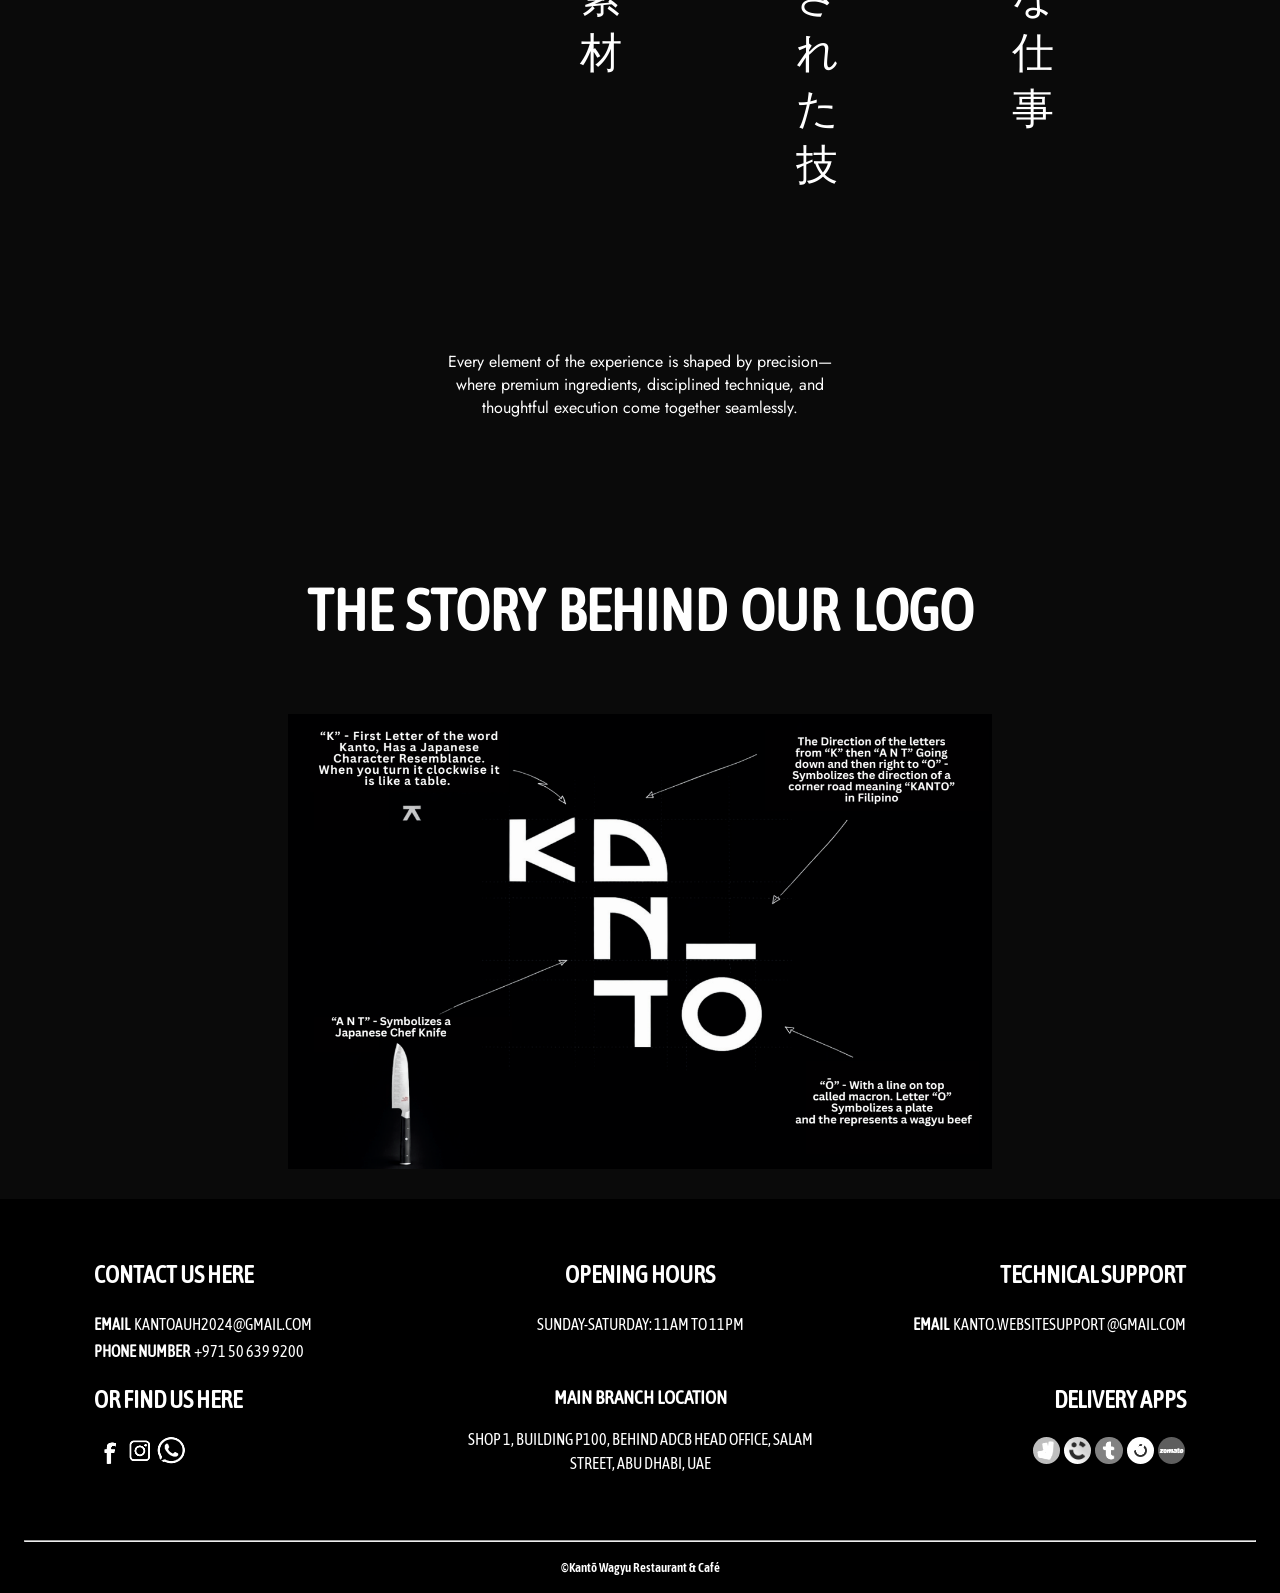
==== commit 0534376e: "Fix footer style and html" ====
--- a/Website/about.html
+++ b/Website/about.html
@@ -137,7 +137,7 @@
                 <h5>DELIVERY APPS</h5>
                 <div class="footer-delivery-apps">
                     <a href="https://deliveroo.ae/menu/abu-dhabi/al-danah/kanto-wagyu-restaurant-and-cafe" target="_blank"><img src="website-media/Footer/deliveroo.png" alt="deliveroo"></a>
-                    <a href="https://link.careem.com/QRHxWc04svqEN" target="_blank"><img src="website-media/Footer/careem.jpg" alt="careem"></a>
+                    <a href="https://www.careem.com/en-AE/food?srsltid=AfmBOopY6dyT9Fq6PMv54_ls0Q9TacLWR9AQfyQo1hq0aner9zUSiROL" target="_blank"><img src="website-media/Footer/careem.jpg" alt="careem"></a>
                     <a href="https://www.talabat.com/uae/restaurant/735410/kanto-wagyu-restaurant-and-caf-tourist-club-area-al-zahiya?aid=6485" target="_blank"><img src="website-media/Footer/talabat.png" alt="talabat"></a>
                     <a href="https://food.noon.com/uae-en/outlet/KNTWGYZZ1J-Kant%C5%8D%20Wagyu/" target="_blank"><img src="website-media/Footer/noon.png" alt="noon"></a>
                     <a href="https://www.zomato.com/abudhabi/kanto-najda" target="_blank"><img src="website-media/Footer/zomato.png" alt="zomato"></a>
--- a/Website/style.css
+++ b/Website/style.css
@@ -339,8 +339,8 @@
 }
 
 .menu-item:hover {
-    /* transform: scale(1.05);
-    transition: 0.1s ease-in; */
+    transform: scale(1.05);
+    transition: 0.1s ease-in;
     box-shadow: 0 0 30px 3px #3a0a05;
     background-color: #3a0a05;
     border: solid 2px #fffff0;
@@ -1263,7 +1263,7 @@
 
 /* ===== FOOTER STYLING ===== */
 footer {
-    background-color: #101010;
+    background-color: #000000;
     font-family: var(--main-font), sans-serif;
     color: white;
     padding: 0 1.5em;
@@ -1282,10 +1282,7 @@
     width: 1.7rem;
     border-radius: 50px;
     margin: 0 1px;
-}
-
-.footer-social-media img {
-    filter: grayscale(100%) brightness(110%);
+    filter: grayscale(100%) brightness(110%) contrast(130%);
 }
 
 footer h5, footer h6 {
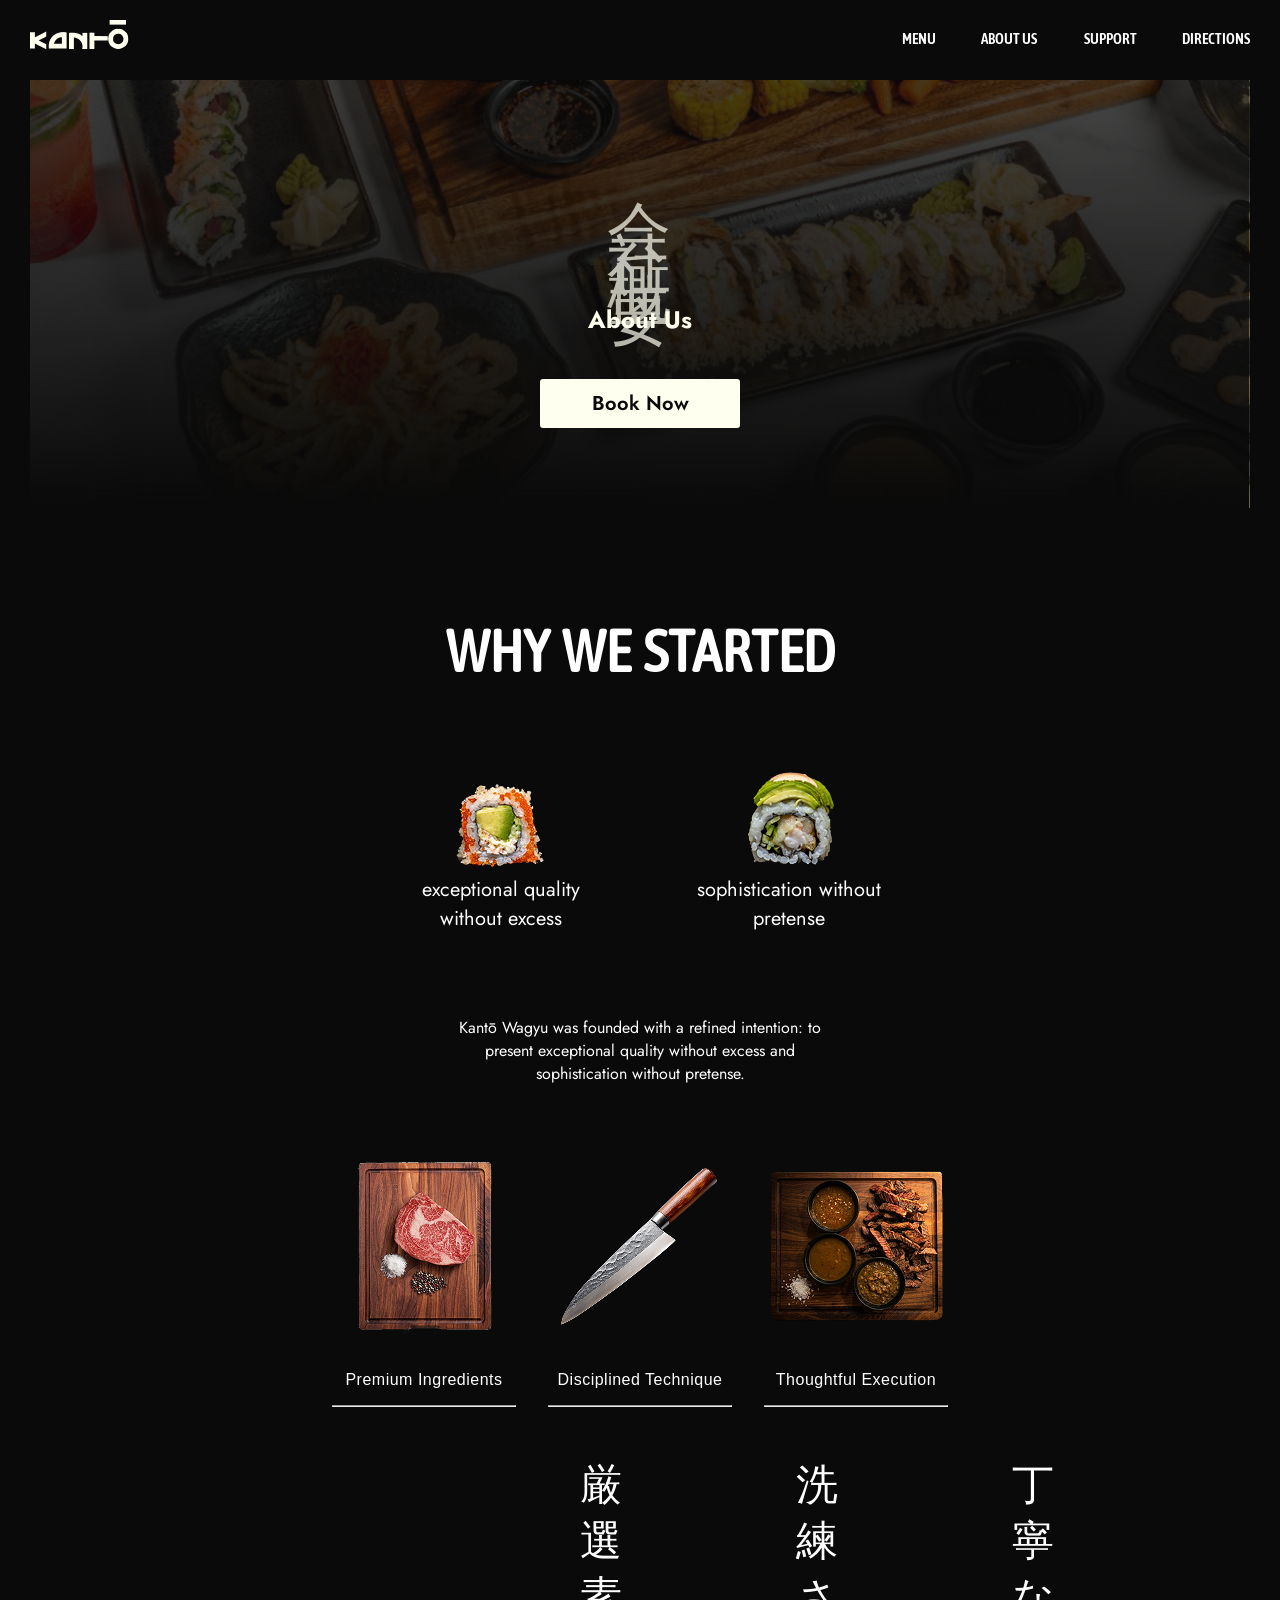
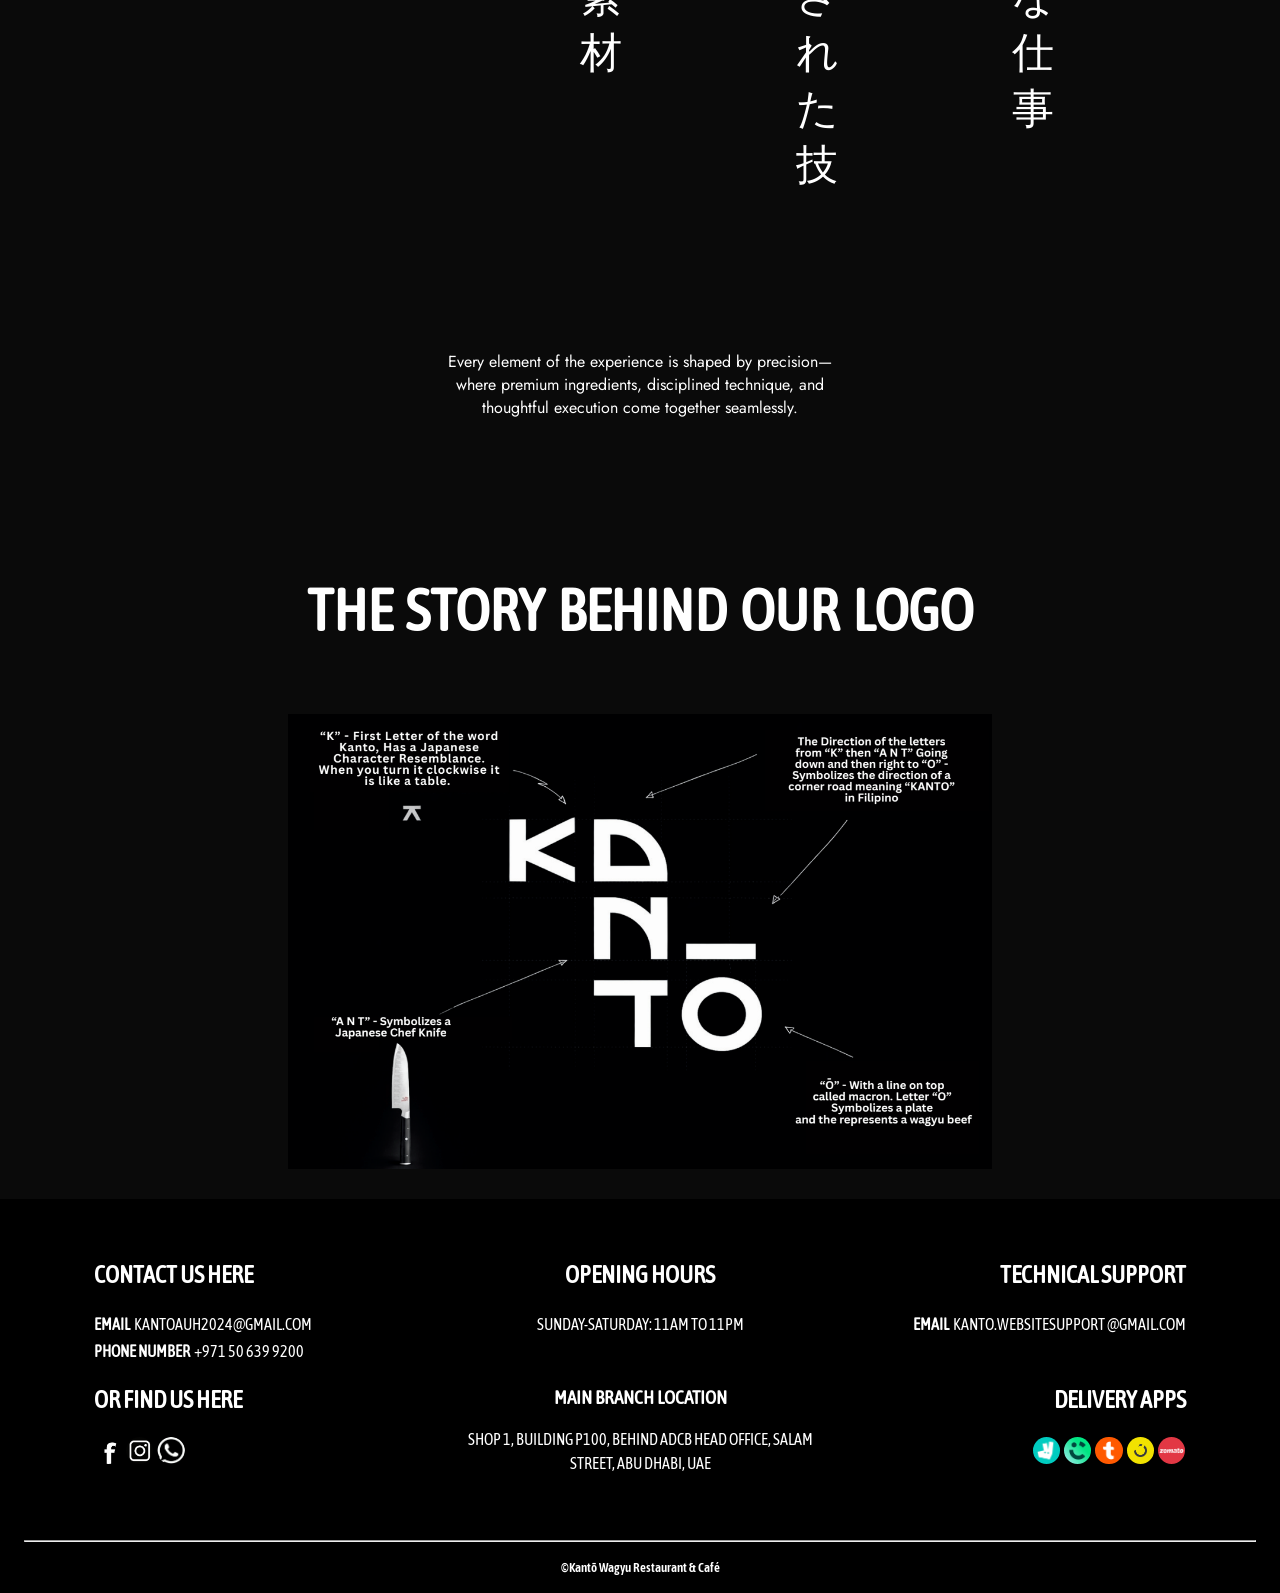
==== commit 9788a0de: "comments" ====
--- a/Website/about.html
+++ b/Website/about.html
@@ -38,12 +38,14 @@
 
     <!-- Main Section -->
     <main>
+        <!-- About Us -->
         <section id="about-us-bg">
             <p lang="ja" class="japanese-promotions-text" id="japanese-about-text">会社概要</p>
             <h4>About Us</h4>
             <button onclick="window.location.href = 'index.html#book';">Book Now</button>
         </section>
 
+        <!-- Why Kanto Wagyu Started Section -->
         <section class="why-we-started">
             <h2>WHY WE STARTED</h2>
 
@@ -86,7 +88,9 @@
             
             <p>Every element of the experience is shaped by precision—where premium ingredients, disciplined technique, and thoughtful execution come together seamlessly.</p>
         </section>
+        <!-- End of Why Kanto Wagyu Started Section -->
 
+        <!-- Story Behind Kanto Wagyu's Logo -->
         <section class="logo-story">
             <h2>THE STORY BEHIND OUR LOGO</h2>
             <img src="website-media/About Us/kanto-meaning.png" alt="The Story Behind Kanto's Logo">
--- a/Website/style.css
+++ b/Website/style.css
@@ -1282,7 +1282,6 @@
     width: 1.7rem;
     border-radius: 50px;
     margin: 0 1px;
-    filter: grayscale(100%) brightness(110%) contrast(130%);
 }
 
 footer h5, footer h6 {
